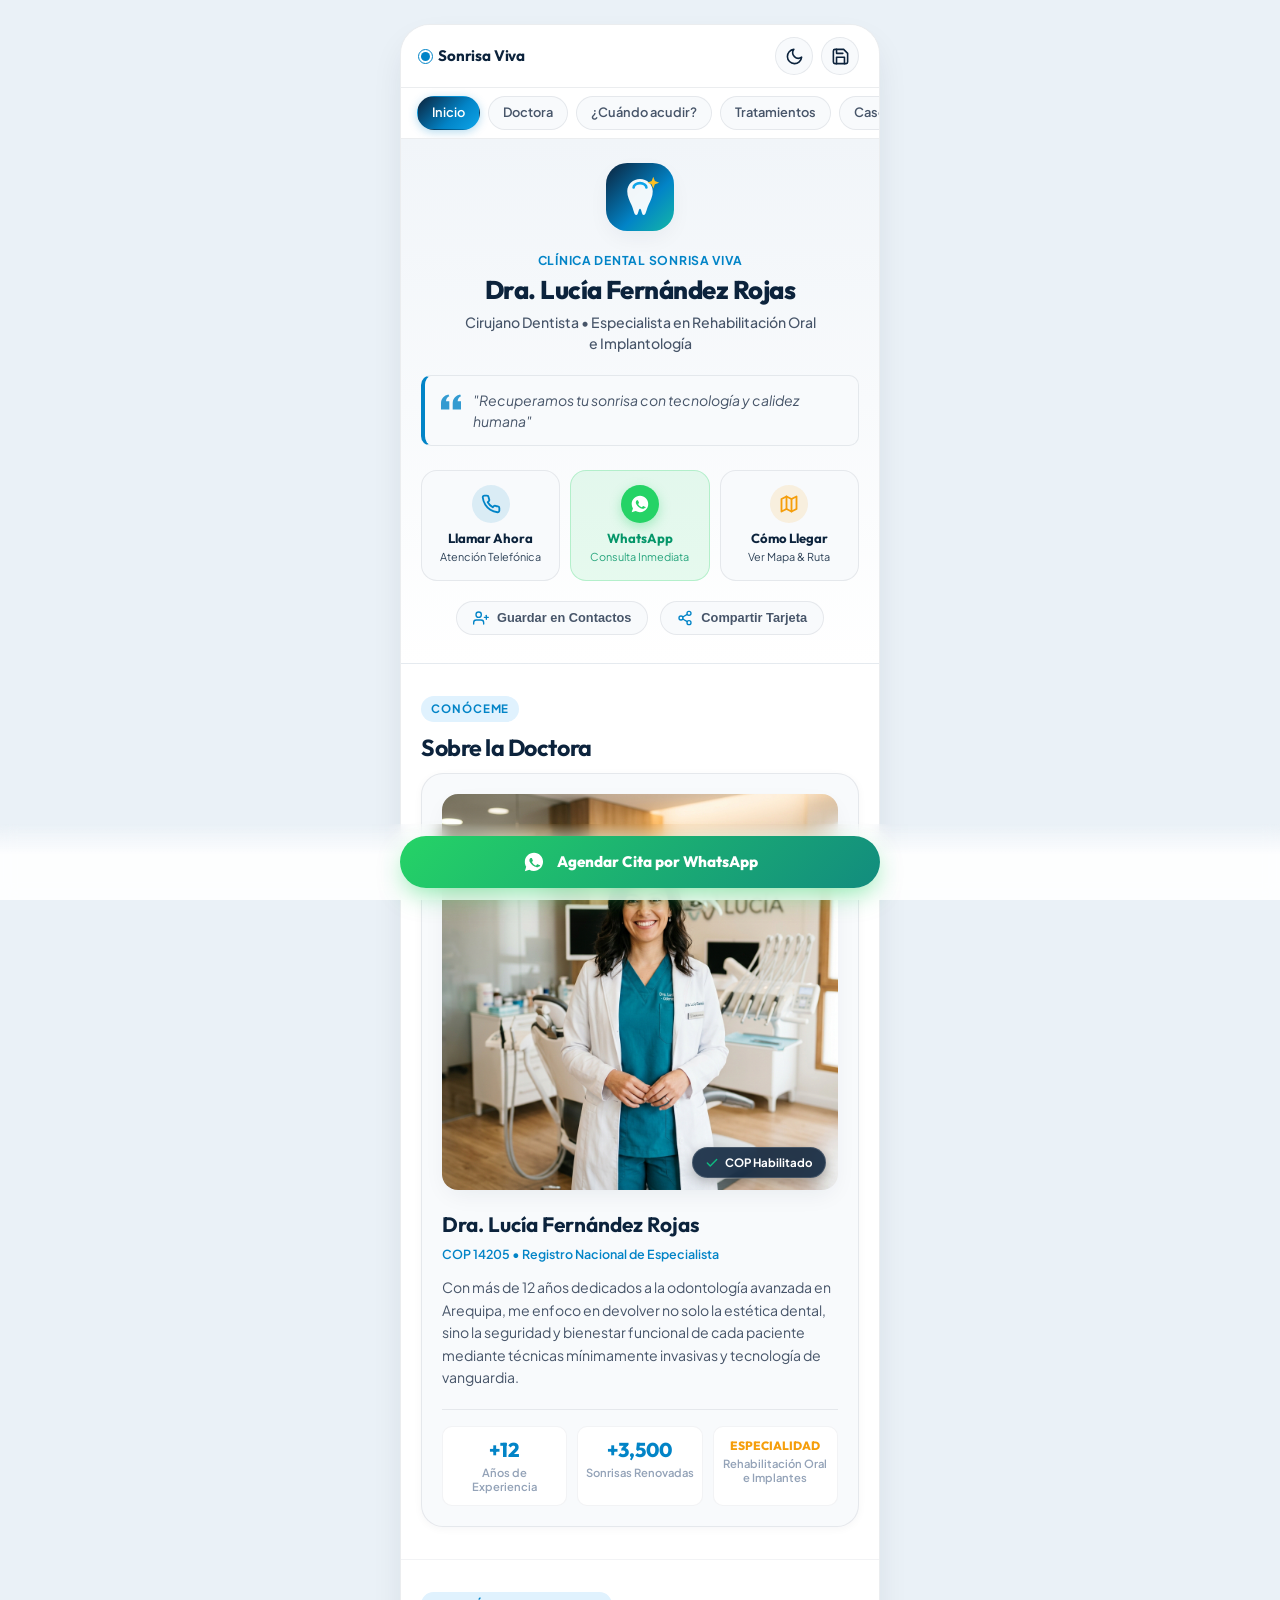
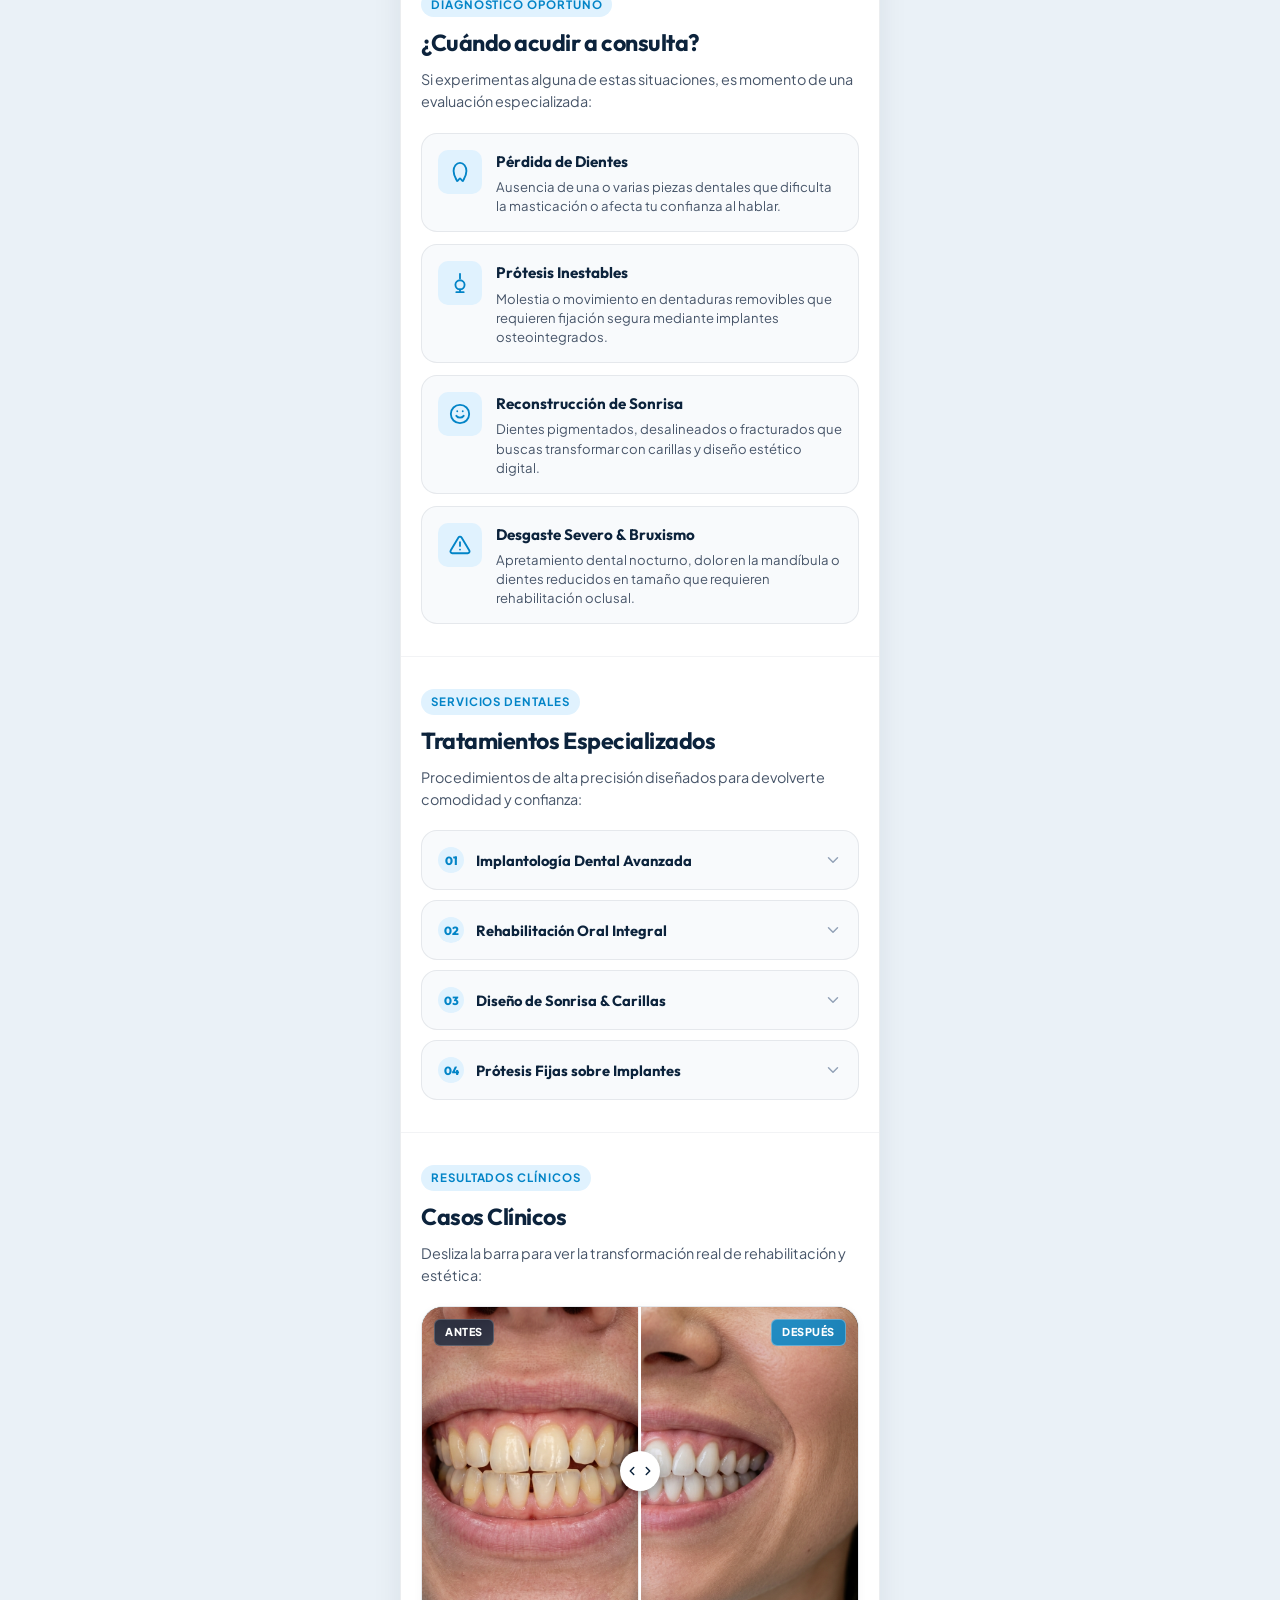
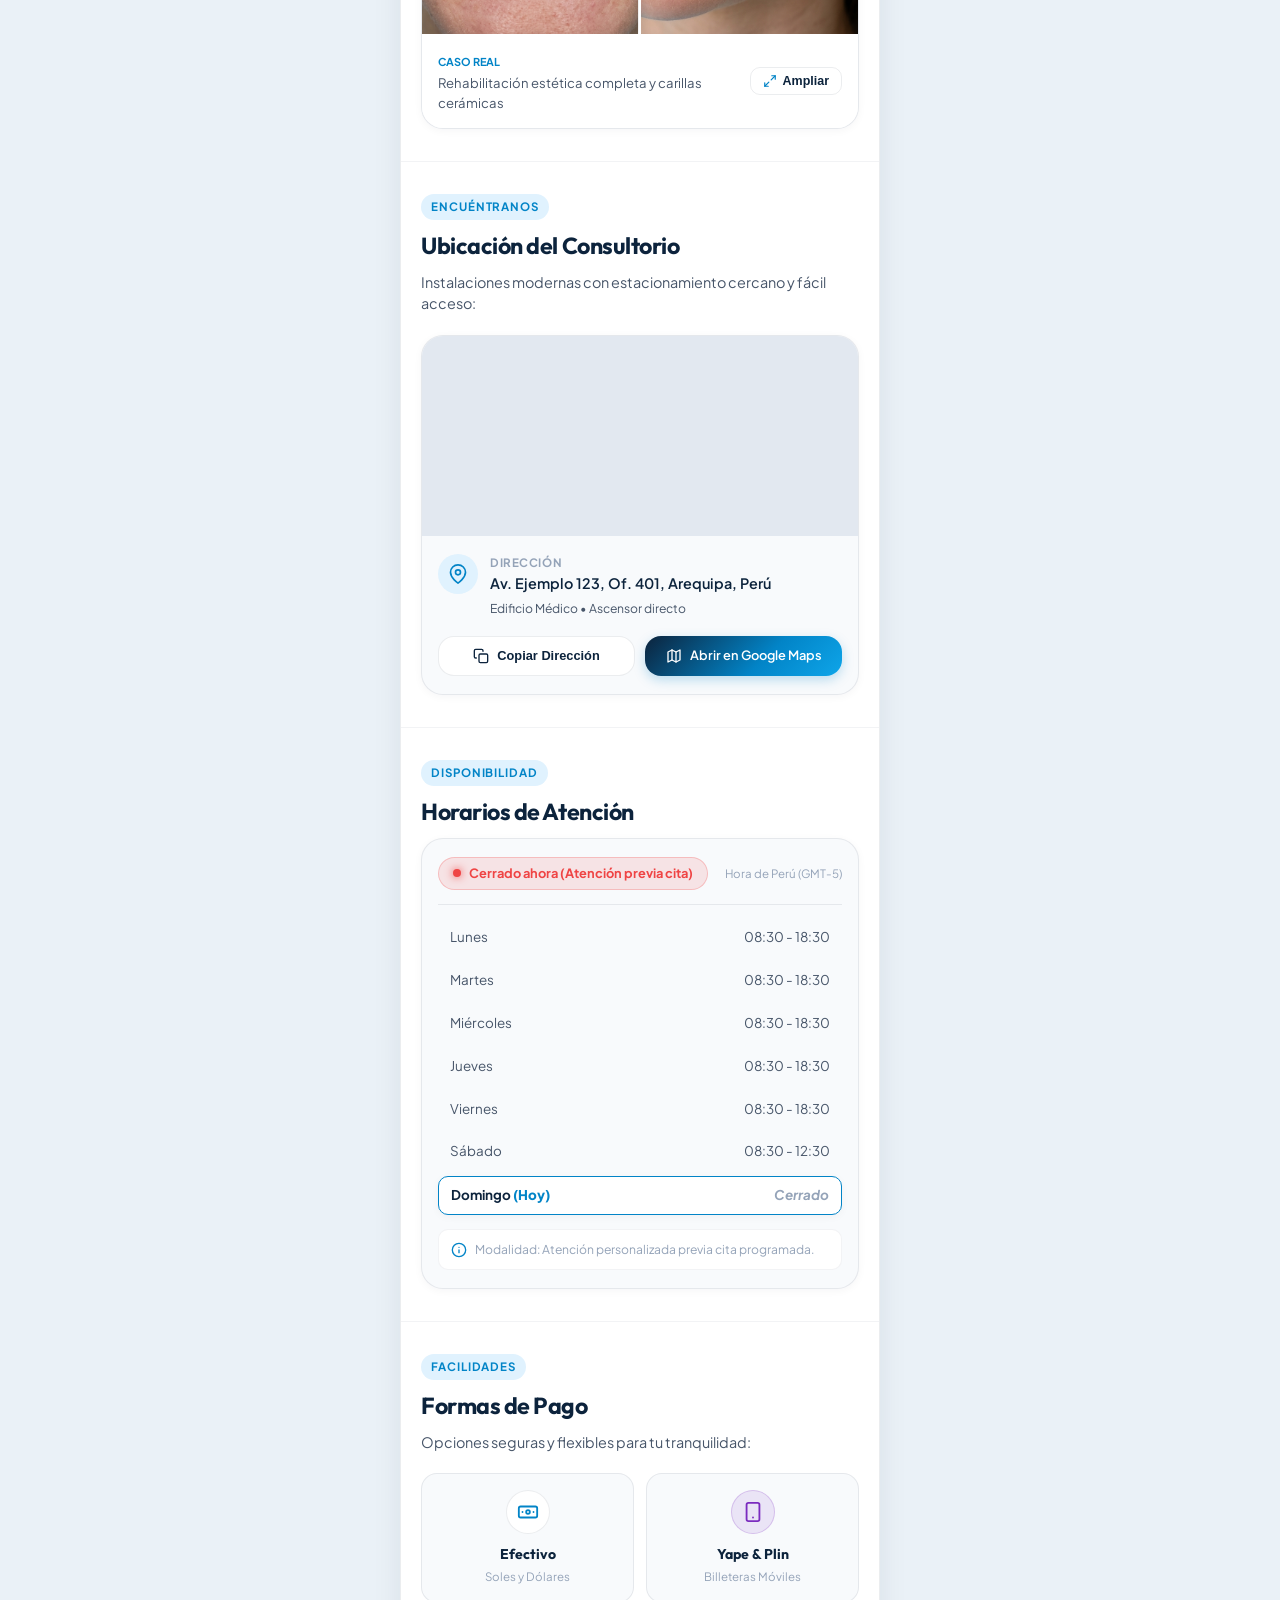
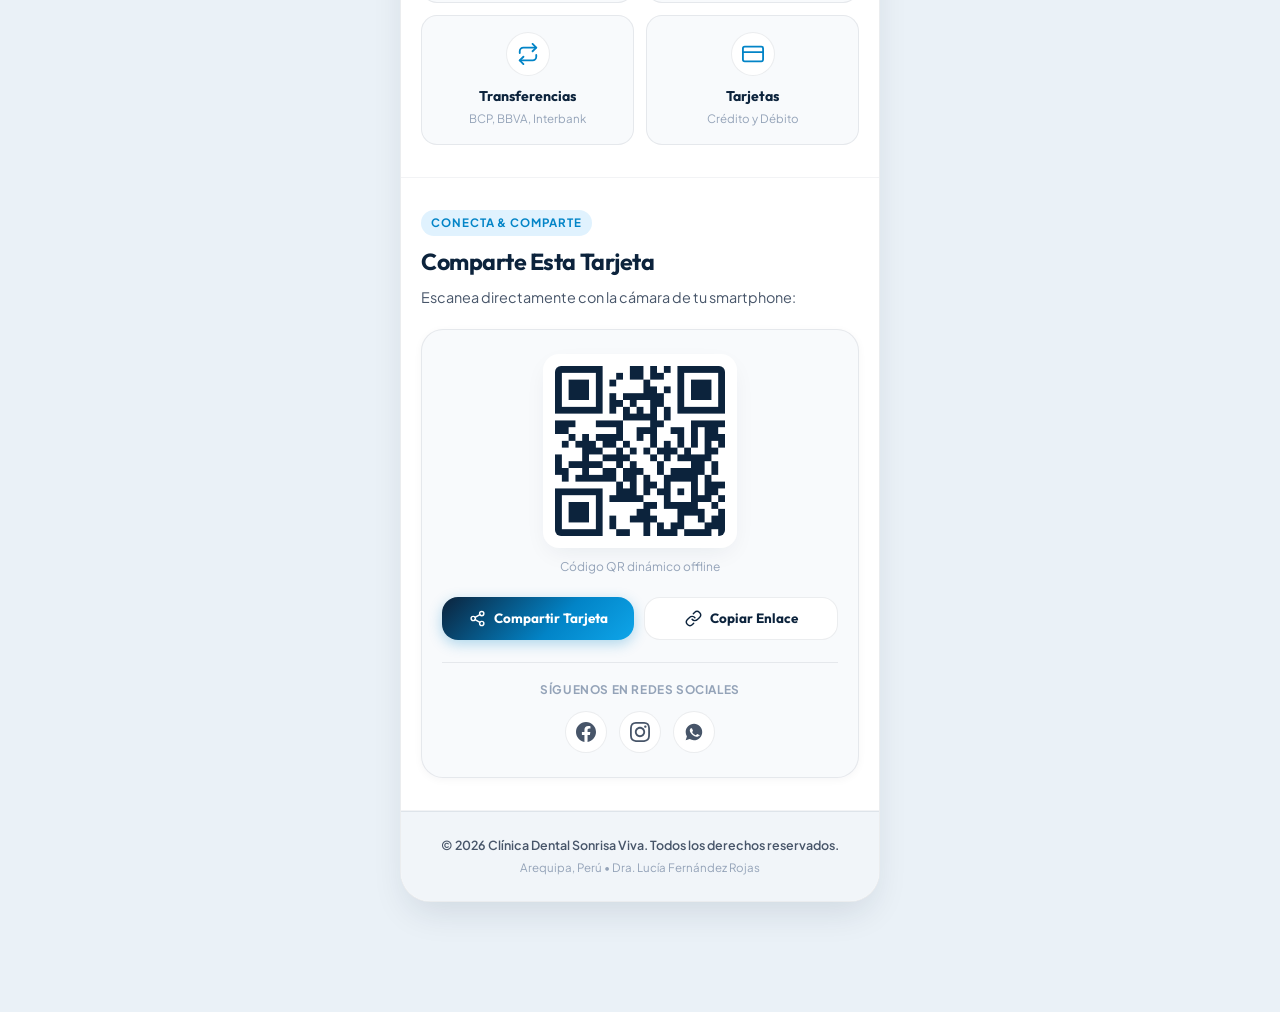
==== Modelo 2/index.html @ 68904dc0 "Modelo 1 más profesional para sistemas, y el modelo 2 más profesional para odontologos. Ambos estan " ====
<!DOCTYPE html>
<html lang="es" data-theme="light">
<head>
    <meta charset="UTF-8">
    <meta name="viewport" content="width=device-width, initial-scale=1.0">
    <title>Clínica Dental Sonrisa Viva | Dra. Lucía Fernández Rojas</title>
    <meta name="description" content="Tarjeta de presentación digital de la Dra. Lucía Fernández Rojas, especialista en Rehabilitación Oral e Implantología en Arequipa. Agenda tu cita odontológica hoy.">
    <meta name="author" content="Dra. Lucía Fernández Rojas">
    <meta name="theme-color" content="#0c233c">

    <!-- Open Graph / Redes Sociales -->
    <meta property="og:type" content="business.business">
    <meta property="og:title" content="Clínica Dental Sonrisa Viva | Dra. Lucía Fernández">
    <meta property="og:description" content="Recuperamos tu sonrisa con tecnología y calidez humana. Especialista en Rehabilitación Oral e Implantología en Arequipa.">
    <meta property="og:image" content="assets/doctora.jpg">
    <meta property="og:locale" content="es_PE">

    <!-- Twitter Card -->
    <meta name="twitter:card" content="summary_large_image">
    <meta name="twitter:title" content="Dra. Lucía Fernández | Clínica Dental Sonrisa Viva">
    <meta name="twitter:description" content="Rehabilitación Oral e Implantología con tecnología de punta en Arequipa.">
    <meta name="twitter:image" content="assets/doctora.jpg">

    <!-- Google Fonts -->
    <link rel="preconnect" href="https://fonts.googleapis.com">
    <link rel="preconnect" href="https://fonts.gstatic.com" crossorigin>
    <link href="https://fonts.googleapis.com/css2?family=Outfit:wght@400;500;600;700;800&family=Plus+Jakarta+Sans:wght@400;500;600;700&display=swap" rel="stylesheet">

    <!-- Estilos de la Tarjeta -->
    <link rel="stylesheet" href="styles.css">

    <!-- Schema.org JSON-LD para SEO Local de Odontología -->
    <script type="application/ld+json">
    {
      "@context": "https://schema.org",
      "@type": "Dentist",
      "name": "Clínica Dental Sonrisa Viva",
      "image": "assets/doctora.jpg",
      "description": "Recuperamos tu sonrisa con tecnología y calidez humana. Cirugía Dentista, Rehabilitación Oral e Implantología en Arequipa.",
      "telephone": "+51987654321",
      "priceRange": "$$",
      "address": {
        "@type": "PostalAddress",
        "streetAddress": "Av. Ejemplo 123, Of. 401",
        "addressLocality": "Arequipa",
        "addressRegion": "Arequipa",
        "addressCountry": "PE"
      },
      "geo": {
        "@type": "GeoCoordinates",
        "latitude": -16.409047,
        "longitude": -71.537451
      },
      "openingHoursSpecification": [
        {
          "@type": "OpeningHoursSpecification",
          "dayOfWeek": ["Monday", "Tuesday", "Wednesday", "Thursday", "Friday"],
          "opens": "08:30",
          "closes": "18:30"
        },
        {
          "@type": "OpeningHoursSpecification",
          "dayOfWeek": ["Saturday"],
          "opens": "08:30",
          "closes": "12:30"
        }
      ],
      "employee": {
        "@type": "Person",
        "name": "Dra. Lucía Fernández Rojas",
        "jobTitle": "Cirujano Dentista, Especialista en Rehabilitación Oral e Implantología"
      }
    }
    </script>
</head>
<body>

    <!-- Contenedor Envolvente Centralizado -->
    <div class="card-wrapper" id="app">

        <!-- Barra Superior de Utilidad (Theme Toggle & Acciones Rápidas) -->
        <header class="top-nav" aria-label="Navegación superior de accesibilidad">
            <div class="nav-brand">
                <span class="pulse-indicator" aria-hidden="true"></span>
                <span id="businessShortName" class="brand-text">Sonrisa Viva</span>
            </div>
            <div class="nav-controls">
                <button type="button" class="ctrl-btn" id="themeToggleBtn" aria-label="Cambiar a modo oscuro o claro" title="Cambiar tema de color">
                    <!-- Icono Sol / Luna dinámico en SVG -->
                    <svg class="theme-icon icon-sun" viewBox="0 0 24 24" fill="none" stroke="currentColor" stroke-width="2" stroke-linecap="round" stroke-linejoin="round" aria-hidden="true">
                        <circle cx="12" cy="12" r="5"></circle>
                        <line x1="12" y1="1" x2="12" y2="3"></line>
                        <line x1="12" y1="21" x2="12" y2="23"></line>
                        <line x1="4.22" y1="4.22" x2="5.64" y2="5.64"></line>
                        <line x1="18.36" y1="18.36" x2="19.78" y2="19.78"></line>
                        <line x1="1" y1="12" x2="3" y2="12"></line>
                        <line x1="21" y1="12" x2="23" y2="12"></line>
                        <line x1="4.22" y1="19.78" x2="5.64" y2="18.36"></line>
                        <line x1="18.36" y1="5.64" x2="19.78" y2="4.22"></line>
                    </svg>
                    <svg class="theme-icon icon-moon" viewBox="0 0 24 24" fill="none" stroke="currentColor" stroke-width="2" stroke-linecap="round" stroke-linejoin="round" aria-hidden="true">
                        <path d="M21 12.79A9 9 0 1 1 11.21 3 7 7 0 0 0 21 12.79z"></path>
                    </svg>
                </button>
                <button type="button" class="ctrl-btn" id="vcardDownloadNavBtn" aria-label="Guardar contacto en la agenda" title="Guardar contacto (vCard)">
                    <svg viewBox="0 0 24 24" fill="none" stroke="currentColor" stroke-width="2" stroke-linecap="round" stroke-linejoin="round" aria-hidden="true">
                        <path d="M19 21H5a2 2 0 0 1-2-2V5a2 2 0 0 1 2-2h11l5 5v11a2 2 0 0 1-2 2z"></path>
                        <polyline points="17 21 17 13 7 13 7 21"></polyline>
                        <polyline points="7 3 7 8 15 8"></polyline>
                    </svg>
                </button>
            </div>
        </header>

        <!-- Barra de Navegación Interna Sticky con Scroll Suave -->
        <nav class="sticky-sections-nav" aria-label="Navegación de secciones">
            <ul class="nav-pills" id="navPillsList">
                <li><a href="#hero" class="nav-pill active" data-section="hero">Inicio</a></li>
                <li><a href="#sobre-mi" class="nav-pill" data-section="sobre-mi">Doctora</a></li>
                <li><a href="#cuando-acudir" class="nav-pill" data-section="cuando-acudir">¿Cuándo acudir?</a></li>
                <li><a href="#tratamientos" class="nav-pill" data-section="tratamientos">Tratamientos</a></li>
                <li><a href="#galeria" class="nav-pill" data-section="galeria">Casos</a></li>
                <li><a href="#ubicacion" class="nav-pill" data-section="ubicacion">Ubicación</a></li>
                <li><a href="#horarios" class="nav-pill" data-section="horarios">Horarios</a></li>
            </ul>
        </nav>

        <main id="mainContent">

            <!-- ========================================================
                 SECCIÓN 1: HERO
                 ======================================================== -->
            <section id="hero" class="section hero-section" aria-labelledby="heroTitle">
                <div class="hero-header">
                    <!-- Logo Clínico SVG -->
                    <div class="clinic-logo-wrapper" aria-hidden="true">
                        <svg class="clinic-logo-svg" viewBox="0 0 64 64" fill="none" xmlns="http://www.w3.org/2000/svg">
                            <rect width="64" height="64" rx="20" fill="url(#logoGrad)" />
                            <!-- Diente estilizado moderno con destello -->
                            <path d="M32 15C25.5 15 20 20 20 26.5C20 31.5 22 35 24 39.5C26 44 26.5 49 28.5 49C30.5 49 30.5 43 32 43C33.5 43 33.5 49 35.5 49C37.5 49 38 44 40 39.5C42 35 44 31.5 44 26.5C44 20 38.5 15 32 15Z" fill="white" fill-opacity="0.95" />
                            <path d="M26 23C26 21 28.5 19 32 19C35.5 19 38 21 38 23" stroke="#0ea5e9" stroke-width="2.5" stroke-linecap="round" />
                            <!-- Destello de sonrisa -->
                            <path d="M43 17L44.5 13L46 17L50 18.5L46 20L44.5 24L43 20L39 18.5L43 17Z" fill="#fbbf24" />
                            <defs>
                                <linearGradient id="logoGrad" x1="0" y1="0" x2="64" y2="64" gradientUnits="userSpaceOnUse">
                                    <stop stop-color="#0c233c" />
                                    <stop offset="0.6" stop-color="#0284c7" />
                                    <stop offset="1" stop-color="#14b8a6" />
                                </linearGradient>
                            </defs>
                        </svg>
                    </div>

                    <div class="hero-titles">
                        <span class="clinic-badge" id="heroClinicBadge">Clínica Dental Sonrisa Viva</span>
                        <h1 class="hero-title" id="heroDoctorName">Dra. Lucía Fernández Rojas</h1>
                        <p class="hero-specialty" id="heroDoctorSpecialty">Cirujano Dentista • Especialista en Rehabilitación Oral e Implantología</p>
                    </div>
                </div>

                <div class="hero-quote">
                    <svg class="quote-icon" viewBox="0 0 24 24" fill="currentColor" aria-hidden="true">
                        <path d="M14.017 21v-7.391c0-5.704 3.731-9.57 8.983-10.609l.995 2.151c-2.432.917-3.995 3.638-3.995 5.849h4v10h-9.983zm-14.017 0v-7.391c0-5.704 3.748-9.57 9-10.609l.996 2.151c-2.433.917-3.996 3.638-3.996 5.849h3.983v10h-9.983z"/>
                    </svg>
                    <p class="hero-slogan" id="heroSlogan">"Recuperamos tu sonrisa con tecnología y calidez humana"</p>
                </div>

                <!-- 3 Botones de Acción Principales (Grandes y Táctiles) -->
                <div class="hero-cta-grid" aria-label="Acciones inmediatas">
                    <a href="tel:+51987654321" class="hero-btn btn-call" id="heroBtnCall">
                        <span class="btn-icon">
                            <svg viewBox="0 0 24 24" fill="none" stroke="currentColor" stroke-width="2.2" stroke-linecap="round" stroke-linejoin="round" aria-hidden="true">
                                <path d="M22 16.92v3a2 2 0 0 1-2.18 2 19.79 19.79 0 0 1-8.63-3.07 19.5 19.5 0 0 1-6-6 19.79 19.79 0 0 1-3.07-8.67A2 2 0 0 1 4.11 2h3a2 2 0 0 1 2 1.72 12.84 12.84 0 0 0 .7 2.81 2 2 0 0 1-.45 2.11L8.09 9.91a16 16 0 0 0 6 6l1.27-1.27a2 2 0 0 1 2.11-.45 12.84 12.84 0 0 0 2.81.7A2 2 0 0 1 22 16.92z"></path>
                            </svg>
                        </span>
                        <div class="btn-text">
                            <span class="btn-label">Llamar Ahora</span>
                            <span class="btn-sub" id="heroCallSub">Atención Telefónica</span>
                        </div>
                    </a>

                    <a href="https://wa.me/51987654321" target="_blank" rel="noopener noreferrer" class="hero-btn btn-whatsapp" id="heroBtnWhatsapp">
                        <span class="btn-icon">
                            <svg viewBox="0 0 24 24" fill="currentColor" aria-hidden="true">
                                <path d="M12.031 2C6.495 2 2 6.494 2 12.029c0 1.93.548 3.738 1.498 5.279L2 22l4.838-1.464c1.472.848 3.18 1.343 4.993 1.343 5.535 0 10.029-4.494 10.029-10.029C21.86 6.494 17.566 2 12.031 2zm5.748 14.363c-.244.686-1.419 1.319-1.956 1.385-.494.06-1.127.094-3.238-.778-2.695-1.114-4.417-3.864-4.551-4.043-.134-.179-1.092-1.455-1.092-2.776 0-1.321.688-1.97 1.015-2.298.244-.244.537-.306.717-.306.18 0 .36.002.518.01.168.008.393-.064.614.471.244.593.834 2.033.908 2.182.073.15.122.327.024.523-.097.196-.146.319-.292.489-.147.17-.309.38-.44.51-.147.147-.3.308-.13.6.17.292.756 1.249 1.623 2.022 1.115.993 2.054 1.3 2.347 1.447.292.146.463.122.634-.074.17-.196.732-.855.927-1.148.196-.293.39-.244.658-.147.268.098 1.708.806 2.001.953.293.146.488.22.56.342.074.122.074.708-.17 1.394z"/>
                            </svg>
                        </span>
                        <div class="btn-text">
                            <span class="btn-label">WhatsApp</span>
                            <span class="btn-sub">Consulta Inmediata</span>
                        </div>
                    </a>

                    <a href="#ubicacion" class="hero-btn btn-maps" id="heroBtnMaps">
                        <span class="btn-icon">
                            <svg viewBox="0 0 24 24" fill="none" stroke="currentColor" stroke-width="2.2" stroke-linecap="round" stroke-linejoin="round" aria-hidden="true">
                                <polygon points="3 6 9 3 15 6 21 3 21 18 15 21 9 18 3 21"></polygon>
                                <line x1="9" y1="3" x2="9" y2="18"></line>
                                <line x1="15" y1="6" x2="15" y2="21"></line>
                            </svg>
                        </span>
                        <div class="btn-text">
                            <span class="btn-label">Cómo Llegar</span>
                            <span class="btn-sub">Ver Mapa & Ruta</span>
                        </div>
                    </a>
                </div>

                <!-- Botones de Acción Secundaria: Guardar Contacto vCard y Compartir -->
                <div class="hero-utility-row">
                    <button type="button" class="utility-pill" id="heroSaveVCardBtn">
                        <svg viewBox="0 0 24 24" fill="none" stroke="currentColor" stroke-width="2" stroke-linecap="round" stroke-linejoin="round" aria-hidden="true">
                            <path d="M16 21v-2a4 4 0 0 0-4-4H5a4 4 0 0 0-4 4v2"></path>
                            <circle cx="8.5" cy="7" r="4"></circle>
                            <line x1="20" y1="8" x2="20" y2="14"></line>
                            <line x1="23" y1="11" x2="17" y2="11"></line>
                        </svg>
                        <span>Guardar en Contactos</span>
                    </button>
                    <button type="button" class="utility-pill" id="heroShareBtn">
                        <svg viewBox="0 0 24 24" fill="none" stroke="currentColor" stroke-width="2" stroke-linecap="round" stroke-linejoin="round" aria-hidden="true">
                            <circle cx="18" cy="5" r="3"></circle>
                            <circle cx="6" cy="12" r="3"></circle>
                            <circle cx="18" cy="19" r="3"></circle>
                            <line x1="8.59" y1="13.51" x2="15.42" y2="17.49"></line>
                            <line x1="15.41" y1="6.51" x2="8.59" y2="10.49"></line>
                        </svg>
                        <span>Compartir Tarjeta</span>
                    </button>
                </div>
            </section>

            <!-- ========================================================
                 SECCIÓN 2: SOBRE LA DOCTORA
                 ======================================================== -->
            <section id="sobre-mi" class="section about-section" aria-labelledby="aboutTitle">
                <div class="section-tag-wrapper">
                    <span class="section-tag">Conóceme</span>
                </div>
                <h2 id="aboutTitle" class="section-title">Sobre la Doctora</h2>

                <div class="doctor-profile-card">
                    <div class="doctor-image-container">
                        <img src="assets/doctora.jpg" alt="Dra. Lucía Fernández Rojas en su consultorio dental" class="doctor-photo" loading="lazy" width="400" height="400">
                        <div class="doctor-verified-badge" title="Colegiatura profesional activa">
                            <svg viewBox="0 0 24 24" fill="none" stroke="currentColor" stroke-width="2.5" stroke-linecap="round" stroke-linejoin="round" aria-hidden="true">
                                <polyline points="20 6 9 17 4 12"></polyline>
                            </svg>
                            <span>COP Habilitado</span>
                        </div>
                    </div>

                    <div class="doctor-bio-body">
                        <h3 class="doctor-full-name" id="aboutDoctorName">Dra. Lucía Fernández Rojas</h3>
                        <p class="doctor-reg" id="aboutDoctorReg">COP 14205 • Registro Nacional de Especialista</p>
                        <p class="doctor-description" id="aboutDoctorBio">
                            Con más de 12 años dedicados a la odontología avanzada en Arequipa, me enfoco en devolver no solo la estética dental, sino la seguridad y bienestar funcional de cada paciente mediante técnicas mínimamente invasivas y tecnología de vanguardia.
                        </p>
                    </div>

                    <!-- 3 Datos de Credibilidad Clave -->
                    <div class="credibility-grid" aria-label="Indicadores de trayectoria">
                        <div class="credibility-card">
                            <span class="cred-number" id="credExp">+12</span>
                            <span class="cred-label">Años de Experiencia</span>
                        </div>
                        <div class="credibility-card">
                            <span class="cred-number" id="credPatients">+3,500</span>
                            <span class="cred-label">Sonrisas Renovadas</span>
                        </div>
                        <div class="credibility-card">
                            <span class="cred-badge">Especialidad</span>
                            <span class="cred-label" id="credStudies">Rehabilitación Oral e Implantes</span>
                        </div>
                    </div>
                </div>
            </section>

            <!-- ========================================================
                 SECCIÓN 3: ¿CUÁNDO ACUDIR?
                 ======================================================== -->
            <section id="cuando-acudir" class="section symptoms-section" aria-labelledby="whenTitle">
                <div class="section-tag-wrapper">
                    <span class="section-tag">Diagnóstico Oportuno</span>
                </div>
                <h2 id="whenTitle" class="section-title">¿Cuándo acudir a consulta?</h2>
                <p class="section-subtitle">Si experimentas alguna de estas situaciones, es momento de una evaluación especializada:</p>

                <div class="symptoms-grid" id="symptomsGrid">
                    <!-- Tarjeta 1: Pérdida de dientes -->
                    <article class="symptom-card">
                        <div class="symptom-icon-box">
                            <svg viewBox="0 0 24 24" fill="none" stroke="currentColor" stroke-width="2" stroke-linecap="round" stroke-linejoin="round" aria-hidden="true">
                                <path d="M12 2C8 2 5 6 5 11c0 4 2 8 4 11 1 0 2-3 3-3s2 3 3 3c2-3 4-7 4-11 0-5-3-9-7-9z"></path>
                            </svg>
                        </div>
                        <div class="symptom-content">
                            <h3 class="symptom-title">Pérdida de Dientes</h3>
                            <p class="symptom-desc">Ausencia de una o varias piezas dentales que dificulta la masticación o afecta tu confianza al hablar.</p>
                        </div>
                    </article>

                    <!-- Tarjeta 2: Prótesis sobre implantes -->
                    <article class="symptom-card">
                        <div class="symptom-icon-box">
                            <svg viewBox="0 0 24 24" fill="none" stroke="currentColor" stroke-width="2" stroke-linecap="round" stroke-linejoin="round" aria-hidden="true">
                                <line x1="12" y1="2" x2="12" y2="7"></line>
                                <circle cx="12" cy="14" r="5"></circle>
                                <path d="M12 19v3"></path>
                                <line x1="8" y1="22" x2="16" y2="22"></line>
                            </svg>
                        </div>
                        <div class="symptom-content">
                            <h3 class="symptom-title">Prótesis Inestables</h3>
                            <p class="symptom-desc">Molestia o movimiento en dentaduras removibles que requieren fijación segura mediante implantes osteointegrados.</p>
                        </div>
                    </article>

                    <!-- Tarjeta 3: Reconstrucción de sonrisa -->
                    <article class="symptom-card">
                        <div class="symptom-icon-box">
                            <svg viewBox="0 0 24 24" fill="none" stroke="currentColor" stroke-width="2" stroke-linecap="round" stroke-linejoin="round" aria-hidden="true">
                                <circle cx="12" cy="12" r="10"></circle>
                                <path d="M8 14s1.5 2 4 2 4-2 4-2"></path>
                                <line x1="9" y1="9" x2="9.01" y2="9"></line>
                                <line x1="15" y1="9" x2="15.01" y2="9"></line>
                            </svg>
                        </div>
                        <div class="symptom-content">
                            <h3 class="symptom-title">Reconstrucción de Sonrisa</h3>
                            <p class="symptom-desc">Dientes pigmentados, desalineados o fracturados que buscas transformar con carillas y diseño estético digital.</p>
                        </div>
                    </article>

                    <!-- Tarjeta 4: Desgaste severo -->
                    <article class="symptom-card">
                        <div class="symptom-icon-box">
                            <svg viewBox="0 0 24 24" fill="none" stroke="currentColor" stroke-width="2" stroke-linecap="round" stroke-linejoin="round" aria-hidden="true">
                                <path d="M10.29 3.86L1.82 18a2 2 0 0 0 1.71 3h16.94a2 2 0 0 0 1.71-3L13.71 3.86a2 2 0 0 0-3.42 0z"></path>
                                <line x1="12" y1="9" x2="12" y2="13"></line>
                                <line x1="12" y1="17" x2="12.01" y2="17"></line>
                            </svg>
                        </div>
                        <div class="symptom-content">
                            <h3 class="symptom-title">Desgaste Severo & Bruxismo</h3>
                            <p class="symptom-desc">Apretamiento dental nocturno, dolor en la mandíbula o dientes reducidos en tamaño que requieren rehabilitación oclusal.</p>
                        </div>
                    </article>
                </div>
            </section>

            <!-- ========================================================
                 SECCIÓN 4: TRATAMIENTOS (ACORDEÓN)
                 ======================================================== -->
            <section id="tratamientos" class="section treatments-section" aria-labelledby="treatmentsTitle">
                <div class="section-tag-wrapper">
                    <span class="section-tag">Servicios Dentales</span>
                </div>
                <h2 id="treatmentsTitle" class="section-title">Tratamientos Especializados</h2>
                <p class="section-subtitle">Procedimientos de alta precisión diseñados para devolverte comodidad y confianza:</p>

                <div class="accordion-container" id="treatmentsAccordion" role="region" aria-label="Lista de tratamientos">
                    <!-- Generado dinámicamente o estructurado accesiblemente con botón y contenido -->
                    <div class="accordion-item" data-treatment-id="implantes">
                        <button type="button" class="accordion-header" aria-expanded="false" id="header-implantes" aria-controls="content-implantes">
                            <span class="acc-title-group">
                                <span class="acc-badge">01</span>
                                <span class="acc-title">Implantología Dental Avanzada</span>
                            </span>
                            <svg class="acc-chevron" viewBox="0 0 24 24" fill="none" stroke="currentColor" stroke-width="2" stroke-linecap="round" stroke-linejoin="round" aria-hidden="true">
                                <polyline points="6 9 12 15 18 9"></polyline>
                            </svg>
                        </button>
                        <div class="accordion-panel" id="content-implantes" role="region" aria-labelledby="header-implantes" hidden>
                            <div class="accordion-body">
                                <p>Sustitución definitiva de raíces dentales mediante implantes de titanio biocompatible de grado médico. Permite colocar coronas fijas de zirconio idénticas al diente natural con alta durabilidad y sin desgastar dientes vecinos.</p>
                                <a href="#" class="treatment-cta-btn" data-treatment="Implantología Dental Avanzada">
                                    <svg viewBox="0 0 24 24" fill="currentColor" aria-hidden="true"><path d="M12.031 2C6.495 2 2 6.494 2 12.029c0 1.93.548 3.738 1.498 5.279L2 22l4.838-1.464c1.472.848 3.18 1.343 4.993 1.343 5.535 0 10.029-4.494 10.029-10.029C21.86 6.494 17.566 2 12.031 2z"/></svg>
                                    <span>Consultar por WhatsApp</span>
                                </a>
                            </div>
                        </div>
                    </div>

                    <div class="accordion-item" data-treatment-id="rehabilitacion">
                        <button type="button" class="accordion-header" aria-expanded="false" id="header-rehabilitacion" aria-controls="content-rehabilitacion">
                            <span class="acc-title-group">
                                <span class="acc-badge">02</span>
                                <span class="acc-title">Rehabilitación Oral Integral</span>
                            </span>
                            <svg class="acc-chevron" viewBox="0 0 24 24" fill="none" stroke="currentColor" stroke-width="2" stroke-linecap="round" stroke-linejoin="round" aria-hidden="true">
                                <polyline points="6 9 12 15 18 9"></polyline>
                            </svg>
                        </button>
                        <div class="accordion-panel" id="content-rehabilitacion" role="region" aria-labelledby="header-rehabilitacion" hidden>
                            <div class="accordion-body">
                                <p>Reconstrucción global de la mordida para pacientes con pérdidas múltiples o desgaste oclusal severo. Combinamos coronas, prótesis fijas y puentes biomecánicamente optimizados para masticar sin molestias.</p>
                                <a href="#" class="treatment-cta-btn" data-treatment="Rehabilitación Oral Integral">
                                    <svg viewBox="0 0 24 24" fill="currentColor" aria-hidden="true"><path d="M12.031 2C6.495 2 2 6.494 2 12.029c0 1.93.548 3.738 1.498 5.279L2 22l4.838-1.464c1.472.848 3.18 1.343 4.993 1.343 5.535 0 10.029-4.494 10.029-10.029C21.86 6.494 17.566 2 12.031 2z"/></svg>
                                    <span>Consultar por WhatsApp</span>
                                </a>
                            </div>
                        </div>
                    </div>

                    <div class="accordion-item" data-treatment-id="estetica">
                        <button type="button" class="accordion-header" aria-expanded="false" id="header-estetica" aria-controls="content-estetica">
                            <span class="acc-title-group">
                                <span class="acc-badge">03</span>
                                <span class="acc-title">Diseño de Sonrisa & Carillas</span>
                            </span>
                            <svg class="acc-chevron" viewBox="0 0 24 24" fill="none" stroke="currentColor" stroke-width="2" stroke-linecap="round" stroke-linejoin="round" aria-hidden="true">
                                <polyline points="6 9 12 15 18 9"></polyline>
                            </svg>
                        </button>
                        <div class="accordion-panel" id="content-estetica" role="region" aria-labelledby="header-estetica" hidden>
                            <div class="accordion-body">
                                <p>Carillas ultrafinas de porcelana pura o resina de alta estética. Corrección de manchas profundas, diastemas (separaciones) y forma dental con planificación digital personalizada según los rasgos de tu rostro.</p>
                                <a href="#" class="treatment-cta-btn" data-treatment="Diseño de Sonrisa & Carillas">
                                    <svg viewBox="0 0 24 24" fill="currentColor" aria-hidden="true"><path d="M12.031 2C6.495 2 2 6.494 2 12.029c0 1.93.548 3.738 1.498 5.279L2 22l4.838-1.464c1.472.848 3.18 1.343 4.993 1.343 5.535 0 10.029-4.494 10.029-10.029C21.86 6.494 17.566 2 12.031 2z"/></svg>
                                    <span>Consultar por WhatsApp</span>
                                </a>
                            </div>
                        </div>
                    </div>

                    <div class="accordion-item" data-treatment-id="protesis">
                        <button type="button" class="accordion-header" aria-expanded="false" id="header-protesis" aria-controls="content-protesis">
                            <span class="acc-title-group">
                                <span class="acc-badge">04</span>
                                <span class="acc-title">Prótesis Fijas sobre Implantes</span>
                            </span>
                            <svg class="acc-chevron" viewBox="0 0 24 24" fill="none" stroke="currentColor" stroke-width="2" stroke-linecap="round" stroke-linejoin="round" aria-hidden="true">
                                <polyline points="6 9 12 15 18 9"></polyline>
                            </svg>
                        </button>
                        <div class="accordion-panel" id="content-protesis" role="region" aria-labelledby="header-protesis" hidden>
                            <div class="accordion-body">
                                <p>Sistemas híbridos y sobredentaduras atornilladas que devuelven arcadas completas con máxima estabilidad. Olvídate de los adhesivos y disfruta de alimentos con total firmeza y naturalidad.</p>
                                <a href="#" class="treatment-cta-btn" data-treatment="Prótesis Fijas sobre Implantes">
                                    <svg viewBox="0 0 24 24" fill="currentColor" aria-hidden="true"><path d="M12.031 2C6.495 2 2 6.494 2 12.029c0 1.93.548 3.738 1.498 5.279L2 22l4.838-1.464c1.472.848 3.18 1.343 4.993 1.343 5.535 0 10.029-4.494 10.029-10.029C21.86 6.494 17.566 2 12.031 2z"/></svg>
                                    <span>Consultar por WhatsApp</span>
                                </a>
                            </div>
                        </div>
                    </div>
                </div>
            </section>

            <!-- ========================================================
                 SECCIÓN 5: GALERÍA ANTES / DESPUÉS (SLIDER INTERACTIVO)
                 ======================================================== -->
            <section id="galeria" class="section gallery-section" aria-labelledby="galleryTitle">
                <div class="section-tag-wrapper">
                    <span class="section-tag">Resultados Clínicos</span>
                </div>
                <h2 id="galleryTitle" class="section-title">Casos Clínicos</h2>
                <p class="section-subtitle">Desliza la barra para ver la transformación real de rehabilitación y estética:</p>

                <!-- Comparador interactivo Antes / Después -->
                <div class="comparison-card">
                    <div class="comparison-container" id="comparisonSliderContainer">
                        <!-- Imagen Después (Fondo) -->
                        <img src="assets/after.jpg" alt="Sonrisa después del tratamiento de rehabilitación oral" class="comparison-img after-image" loading="lazy" width="600" height="450">
                        <span class="slider-badge badge-after">DESPUÉS</span>

                        <!-- Imagen Antes (Recortada en capa superior) -->
                        <div class="before-image-wrapper" id="beforeImageWrapper">
                            <img src="assets/before.jpg" alt="Sonrisa antes del tratamiento" class="comparison-img before-image" loading="lazy" width="600" height="450">
                            <span class="slider-badge badge-before">ANTES</span>
                        </div>

                        <!-- Línea Divisoria y Controlador Deslizante -->
                        <div class="slider-divider" id="sliderDivider">
                            <div class="slider-handle" aria-label="Controlador de comparación de imagen">
                                <svg viewBox="0 0 24 24" fill="none" stroke="currentColor" stroke-width="2.5" stroke-linecap="round" stroke-linejoin="round" aria-hidden="true">
                                    <polyline points="15 18 9 12 15 6"></polyline>
                                </svg>
                                <svg viewBox="0 0 24 24" fill="none" stroke="currentColor" stroke-width="2.5" stroke-linecap="round" stroke-linejoin="round" aria-hidden="true">
                                    <polyline points="9 18 15 12 9 6"></polyline>
                                </svg>
                            </div>
                        </div>

                        <!-- Input Range para accesibilidad táctil y por teclado -->
                        <input type="range" min="0" max="100" value="50" class="comparison-range" id="comparisonRange" aria-label="Porcentaje de revelación del caso antes y después">
                    </div>

                    <div class="comparison-footer">
                        <div class="comparison-info">
                            <span class="case-tag">Caso Real</span>
                            <span class="case-desc">Rehabilitación estética completa y carillas cerámicas</span>
                        </div>
                        <button type="button" class="lightbox-open-btn" id="openLightboxBtn" aria-label="Ampliar imagen en pantalla completa" title="Ampliar imagen">
                            <svg viewBox="0 0 24 24" fill="none" stroke="currentColor" stroke-width="2" stroke-linecap="round" stroke-linejoin="round" aria-hidden="true">
                                <polyline points="15 3 21 3 21 9"></polyline>
                                <polyline points="9 21 3 21 3 15"></polyline>
                                <line x1="21" y1="3" x2="14" y2="10"></line>
                                <line x1="3" y1="21" x2="10" y2="14"></line>
                            </svg>
                            <span>Ampliar</span>
                        </button>
                    </div>
                </div>
            </section>

            <!-- ========================================================
                 SECCIÓN 6: UBICACIÓN
                 ======================================================== -->
            <section id="ubicacion" class="section location-section" aria-labelledby="locationTitle">
                <div class="section-tag-wrapper">
                    <span class="section-tag">Encuéntranos</span>
                </div>
                <h2 id="locationTitle" class="section-title">Ubicación del Consultorio</h2>
                <p class="section-subtitle">Instalaciones modernas con estacionamiento cercano y fácil acceso:</p>

                <div class="location-card">
                    <!-- Mapa Embebido / Vista Interactiva -->
                    <div class="map-container">
                        <iframe 
                            id="mapIframe"
                            title="Mapa de ubicación del consultorio"
                            src="https://www.google.com/maps/embed?pb=!1m18!1m12!1m3!1d3827.424754593671!2d-71.53963972410885!3d-16.409047038167735!2m3!1f0!2f0!3f0!3m2!1i1024!2i768!4f13.1!3m3!1m2!1s0x91424a59fe05e551%3A0x1142f36d10fa8c82!2sPlaza%20de%20Armas%20de%20Arequipa!5e0!3m2!1ses!2spe!4v1700000000000!5m2!1ses!2spe" 
                            width="100%" 
                            height="220" 
                            style="border:0;" 
                            allowfullscreen="" 
                            loading="lazy" 
                            referrerpolicy="no-referrer-when-downgrade">
                        </iframe>
                    </div>

                    <div class="location-details">
                        <div class="address-box">
                            <div class="address-icon">
                                <svg viewBox="0 0 24 24" fill="none" stroke="currentColor" stroke-width="2" stroke-linecap="round" stroke-linejoin="round" aria-hidden="true">
                                    <path d="M21 10c0 7-9 13-9 13s-9-6-9-13a9 9 0 0 1 18 0z"></path>
                                    <circle cx="12" cy="10" r="3"></circle>
                                </svg>
                            </div>
                            <div class="address-content">
                                <span class="address-title">Dirección</span>
                                <p class="address-text" id="locationAddressText">Av. Ejemplo 123, Of. 401, Arequipa, Perú</p>
                                <span class="address-note">Edificio Médico • Ascensor directo</span>
                            </div>
                        </div>

                        <!-- Botones de Acción de Ubicación -->
                        <div class="location-actions">
                            <button type="button" class="loc-btn copy-address-btn" id="copyAddressBtn" title="Copiar dirección al portapapeles">
                                <svg viewBox="0 0 24 24" fill="none" stroke="currentColor" stroke-width="2" stroke-linecap="round" stroke-linejoin="round" aria-hidden="true">
                                    <rect x="9" y="9" width="13" height="13" rx="2" ry="2"></rect>
                                    <path d="M5 15H4a2 2 0 0 1-2-2V4a2 2 0 0 1 2-2h9a2 2 0 0 1 2 2v1"></path>
                                </svg>
                                <span>Copiar Dirección</span>
                            </button>

                            <a href="https://maps.google.com/?q=-16.409047,-71.537451" target="_blank" rel="noopener noreferrer" class="loc-btn gmaps-btn" id="openGmapsLink">
                                <svg viewBox="0 0 24 24" fill="none" stroke="currentColor" stroke-width="2" stroke-linecap="round" stroke-linejoin="round" aria-hidden="true">
                                    <polygon points="3 6 9 3 15 6 21 3 21 18 15 21 9 18 3 21"></polygon>
                                    <line x1="9" y1="3" x2="9" y2="18"></line>
                                    <line x1="15" y1="6" x2="15" y2="21"></line>
                                </svg>
                                <span>Abrir en Google Maps</span>
                            </a>
                        </div>
                    </div>
                </div>
            </section>

            <!-- ========================================================
                 SECCIÓN 7: HORARIOS (CON STATUS EN VIVO AMERICA/LIMA)
                 ======================================================== -->
            <section id="horarios" class="section schedule-section" aria-labelledby="scheduleTitle">
                <div class="section-tag-wrapper">
                    <span class="section-tag">Disponibilidad</span>
                </div>
                <h2 id="scheduleTitle" class="section-title">Horarios de Atención</h2>

                <div class="schedule-card">
                    <!-- Badge en vivo calculado por JS -->
                    <div class="live-status-header">
                        <div class="status-indicator-badge" id="liveStatusBadge">
                            <span class="status-live-dot" id="liveStatusDot"></span>
                            <span class="status-live-text" id="liveStatusText">Consultando horario...</span>
                        </div>
                        <span class="timezone-note">Hora de Perú (GMT-5)</span>
                    </div>

                    <!-- Tabla de Horarios -->
                    <ul class="schedule-list" id="scheduleDaysList">
                        <li class="schedule-row" data-day="1">
                            <span class="day-name">Lunes</span>
                            <span class="day-hours">08:30 - 18:30</span>
                        </li>
                        <li class="schedule-row" data-day="2">
                            <span class="day-name">Martes</span>
                            <span class="day-hours">08:30 - 18:30</span>
                        </li>
                        <li class="schedule-row" data-day="3">
                            <span class="day-name">Miércoles</span>
                            <span class="day-hours">08:30 - 18:30</span>
                        </li>
                        <li class="schedule-row" data-day="4">
                            <span class="day-name">Jueves</span>
                            <span class="day-hours">08:30 - 18:30</span>
                        </li>
                        <li class="schedule-row" data-day="5">
                            <span class="day-name">Viernes</span>
                            <span class="day-hours">08:30 - 18:30</span>
                        </li>
                        <li class="schedule-row" data-day="6">
                            <span class="day-name">Sábado</span>
                            <span class="day-hours">08:30 - 12:30</span>
                        </li>
                        <li class="schedule-row is-closed" data-day="0">
                            <span class="day-name">Domingo</span>
                            <span class="day-hours">Cerrado</span>
                        </li>
                    </ul>

                    <div class="schedule-footer-note">
                        <svg viewBox="0 0 24 24" fill="none" stroke="currentColor" stroke-width="2" stroke-linecap="round" stroke-linejoin="round" aria-hidden="true">
                            <circle cx="12" cy="12" r="10"></circle>
                            <line x1="12" y1="16" x2="12" y2="12"></line>
                            <line x1="12" y1="8" x2="12.01" y2="8"></line>
                        </svg>
                        <span>Modalidad: Atención personalizada previa cita programada.</span>
                    </div>
                </div>
            </section>

            <!-- ========================================================
                 SECCIÓN 8: FORMAS DE PAGO
                 ======================================================== -->
            <section id="pagos" class="section payment-section" aria-labelledby="paymentTitle">
                <div class="section-tag-wrapper">
                    <span class="section-tag">Facilidades</span>
                </div>
                <h2 id="paymentTitle" class="section-title">Formas de Pago</h2>
                <p class="section-subtitle">Opciones seguras y flexibles para tu tranquilidad:</p>

                <div class="payments-grid">
                    <!-- Efectivo -->
                    <div class="payment-card">
                        <div class="payment-icon">
                            <svg viewBox="0 0 24 24" fill="none" stroke="currentColor" stroke-width="2" stroke-linecap="round" stroke-linejoin="round" aria-hidden="true">
                                <rect x="2" y="6" width="20" height="12" rx="2"></rect>
                                <circle cx="12" cy="12" r="2"></circle>
                                <path d="M6 12h.01M18 12h.01"></path>
                            </svg>
                        </div>
                        <span class="payment-name">Efectivo</span>
                        <span class="payment-desc">Soles y Dólares</span>
                    </div>

                    <!-- Yape & Plin -->
                    <div class="payment-card">
                        <div class="payment-icon yape-icon">
                            <svg viewBox="0 0 24 24" fill="none" stroke="currentColor" stroke-width="2" stroke-linecap="round" stroke-linejoin="round" aria-hidden="true">
                                <rect x="5" y="2" width="14" height="20" rx="2" ry="2"></rect>
                                <line x1="12" y1="18" x2="12.01" y2="18"></line>
                            </svg>
                        </div>
                        <span class="payment-name">Yape & Plin</span>
                        <span class="payment-desc">Billeteras Móviles</span>
                    </div>

                    <!-- Transferencias -->
                    <div class="payment-card">
                        <div class="payment-icon">
                            <svg viewBox="0 0 24 24" fill="none" stroke="currentColor" stroke-width="2" stroke-linecap="round" stroke-linejoin="round" aria-hidden="true">
                                <polyline points="17 1 21 5 17 9"></polyline>
                                <path d="M3 11V9a4 4 0 0 1 4-4h14"></path>
                                <polyline points="7 23 3 19 7 15"></polyline>
                                <path d="M21 13v2a4 4 0 0 1-4 4H3"></path>
                            </svg>
                        </div>
                        <span class="payment-name">Transferencias</span>
                        <span class="payment-desc">BCP, BBVA, Interbank</span>
                    </div>

                    <!-- Tarjetas -->
                    <div class="payment-card">
                        <div class="payment-icon">
                            <svg viewBox="0 0 24 24" fill="none" stroke="currentColor" stroke-width="2" stroke-linecap="round" stroke-linejoin="round" aria-hidden="true">
                                <rect x="1" y="4" width="22" height="16" rx="2" ry="2"></rect>
                                <line x1="1" y1="10" x2="23" y2="10"></line>
                            </svg>
                        </div>
                        <span class="payment-name">Tarjetas</span>
                        <span class="payment-desc">Crédito y Débito</span>
                    </div>
                </div>
            </section>

            <!-- ========================================================
                 SECCIÓN 9: COMPARTIR (CÓDIGO QR PURO JS & SHARE API)
                 ======================================================== -->
            <section id="compartir" class="section share-section" aria-labelledby="shareTitle">
                <div class="section-tag-wrapper">
                    <span class="section-tag">Conecta & Comparte</span>
                </div>
                <h2 id="shareTitle" class="section-title">Comparte Esta Tarjeta</h2>
                <p class="section-subtitle">Escanea directamente con la cámara de tu smartphone:</p>

                <div class="share-card">
                    <!-- Contenedor del QR Canvas en JS Puro -->
                    <div class="qr-box">
                        <div class="qr-canvas-wrapper" id="qrCanvasWrapper">
                            <canvas id="qrCanvas" width="200" height="200" aria-label="Código QR generado para esta tarjeta"></canvas>
                        </div>
                        <span class="qr-caption">Código QR dinámico offline</span>
                    </div>

                    <!-- Botones de Compartir -->
                    <div class="share-btn-group">
                        <button type="button" class="btn btn-action" id="shareNativeBtn">
                            <svg viewBox="0 0 24 24" fill="none" stroke="currentColor" stroke-width="2" stroke-linecap="round" stroke-linejoin="round" aria-hidden="true">
                                <circle cx="18" cy="5" r="3"></circle>
                                <circle cx="6" cy="12" r="3"></circle>
                                <circle cx="18" cy="19" r="3"></circle>
                                <line x1="8.59" y1="13.51" x2="15.42" y2="17.49"></line>
                                <line x1="15.41" y1="6.51" x2="8.59" y2="10.49"></line>
                            </svg>
                            <span>Compartir Tarjeta</span>
                        </button>

                        <button type="button" class="btn btn-outline" id="copyCardLinkBtn">
                            <svg viewBox="0 0 24 24" fill="none" stroke="currentColor" stroke-width="2" stroke-linecap="round" stroke-linejoin="round" aria-hidden="true">
                                <path d="M10 13a5 5 0 0 0 7.54.54l3-3a5 5 0 0 0-7.07-7.07l-1.72 1.71"></path>
                                <path d="M14 11a5 5 0 0 0-7.54-.54l-3 3a5 5 0 0 0 7.07 7.07l1.71-1.71"></path>
                            </svg>
                            <span>Copiar Enlace</span>
                        </button>
                    </div>

                    <!-- Enlaces de Redes Sociales -->
                    <div class="social-channels">
                        <span class="social-header-text">Síguenos en redes sociales</span>
                        <div class="social-icons-row">
                            <!-- Facebook -->
                            <a href="https://facebook.com" target="_blank" rel="noopener noreferrer" class="social-circle-link fb-link" id="socialFbLink" aria-label="Facebook de la clínica" title="Facebook">
                                <svg viewBox="0 0 24 24" fill="currentColor" aria-hidden="true">
                                    <path d="M24 12.073c0-6.627-5.373-12-12-12s-12 5.373-12 12c0 5.99 4.388 10.954 10.125 11.854v-8.385H7.078v-3.47h3.047V9.43c0-3.007 1.792-4.669 4.533-4.669 1.312 0 2.686.235 2.686.235v2.953H15.83c-1.491 0-1.956.925-1.956 1.874v2.25h3.328l-.532 3.47h-2.796v8.385C19.612 23.027 24 18.062 24 12.073z"/>
                                </svg>
                            </a>
                            <!-- Instagram -->
                            <a href="https://instagram.com" target="_blank" rel="noopener noreferrer" class="social-circle-link ig-link" id="socialIgLink" aria-label="Instagram de la clínica" title="Instagram">
                                <svg viewBox="0 0 24 24" fill="currentColor" aria-hidden="true">
                                    <path d="M12 2.163c3.204 0 3.584.012 4.85.07 3.252.148 4.771 1.691 4.919 4.919.058 1.265.069 1.645.069 4.849 0 3.205-.012 3.584-.069 4.849-.149 3.225-1.664 4.771-4.919 4.919-1.266.058-1.644.07-4.85.07-3.204 0-3.584-.012-4.849-.07-3.26-.149-4.771-1.699-4.919-4.92-.058-1.265-.07-1.644-.07-4.849 0-3.204.013-3.583.07-4.849.149-3.227 1.664-4.771 4.919-4.919 1.266-.057 1.645-.069 4.849-.069zm0-2.163c-3.259 0-3.667.014-4.947.072-4.358.2-6.78 2.618-6.98 6.98-.059 1.281-.073 1.689-.073 4.948 0 3.259.014 3.668.072 4.948.2 4.358 2.618 6.78 6.98 6.98 1.281.058 1.689.072 4.948.072 3.259 0 3.668-.014 4.948-.072 4.354-.2 6.782-2.618 6.979-6.98.059-1.28.073-1.689.073-4.948 0-3.259-.014-3.667-.072-4.947-.196-4.354-2.617-6.78-6.979-6.98-1.281-.059-1.69-.073-4.949-.073zm0 5.838c-3.403 0-6.162 2.759-6.162 6.162s2.759 6.163 6.162 6.163 6.162-2.759 6.162-6.163c0-3.403-2.759-6.162-6.162-6.162zm0 10.162c-2.209 0-4-1.79-4-4 0-2.209 1.791-4 4-4s4 1.791 4 4c0 2.21-1.791 4-4 4zm6.406-11.845c-.796 0-1.441.645-1.441 1.44s.645 1.44 1.441 1.44c.795 0 1.439-.645 1.439-1.44s-.644-1.44-1.439-1.44z"/>
                                </svg>
                            </a>
                            <!-- WhatsApp -->
                            <a href="https://wa.me/51987654321" target="_blank" rel="noopener noreferrer" class="social-circle-link wa-link" id="socialWaLink" aria-label="WhatsApp de la clínica" title="WhatsApp">
                                <svg viewBox="0 0 24 24" fill="currentColor" aria-hidden="true">
                                    <path d="M12.031 2C6.495 2 2 6.494 2 12.029c0 1.93.548 3.738 1.498 5.279L2 22l4.838-1.464c1.472.848 3.18 1.343 4.993 1.343 5.535 0 10.029-4.494 10.029-10.029C21.86 6.494 17.566 2 12.031 2zm5.748 14.363c-.244.686-1.419 1.319-1.956 1.385-.494.06-1.127.094-3.238-.778-2.695-1.114-4.417-3.864-4.551-4.043-.134-.179-1.092-1.455-1.092-2.776 0-1.321.688-1.97 1.015-2.298.244-.244.537-.306.717-.306.18 0 .36.002.518.01.168.008.393-.064.614.471.244.593.834 2.033.908 2.182.073.15.122.327.024.523-.097.196-.146.319-.292.489-.147.17-.309.38-.44.51-.147.147-.3.308-.13.6.17.292.756 1.249 1.623 2.022 1.115.993 2.054 1.3 2.347 1.447.292.146.463.122.634-.074.17-.196.732-.855.927-1.148.196-.293.39-.244.658-.147.268.098 1.708.806 2.001.953.293.146.488.22.56.342.074.122.074.708-.17 1.394z"/>
                                </svg>
                            </a>
                        </div>
                    </div>
                </div>
            </section>

        </main>

        <!-- Pie de Página Institucional -->
        <footer class="app-footer">
            <p class="footer-copy">© 2026 Clínica Dental Sonrisa Viva. Todos los derechos reservados.</p>
            <p class="footer-sub">Arequipa, Perú • Dra. Lucía Fernández Rojas</p>
        </footer>

    </div> <!-- Fin .card-wrapper -->

    <!-- ========================================================
         SECCIÓN 10: BOTÓN FIJO INFERIOR "AGENDAR CITA" (WHATSAPP)
         ======================================================== -->
    <div class="fixed-floating-bar" id="fixedBar">
        <a href="https://wa.me/51987654321?text=Hola%20Dra.%20Luc%C3%ADa,%20deseo%20agendar%20una%20cita%20odontol%C3%B3gica." target="_blank" rel="noopener noreferrer" class="fixed-cta-btn" id="fixedWhatsappBtn">
            <span class="cta-ripple" aria-hidden="true"></span>
            <svg class="cta-wa-icon" viewBox="0 0 24 24" fill="currentColor" aria-hidden="true">
                <path d="M12.031 2C6.495 2 2 6.494 2 12.029c0 1.93.548 3.738 1.498 5.279L2 22l4.838-1.464c1.472.848 3.18 1.343 4.993 1.343 5.535 0 10.029-4.494 10.029-10.029C21.86 6.494 17.566 2 12.031 2zm5.748 14.363c-.244.686-1.419 1.319-1.956 1.385-.494.06-1.127.094-3.238-.778-2.695-1.114-4.417-3.864-4.551-4.043-.134-.179-1.092-1.455-1.092-2.776 0-1.321.688-1.97 1.015-2.298.244-.244.537-.306.717-.306.18 0 .36.002.518.01.168.008.393-.064.614.471.244.593.834 2.033.908 2.182.073.15.122.327.024.523-.097.196-.146.319-.292.489-.147.17-.309.38-.44.51-.147.147-.3.308-.13.6.17.292.756 1.249 1.623 2.022 1.115.993 2.054 1.3 2.347 1.447.292.146.463.122.634-.074.17-.196.732-.855.927-1.148.196-.293.39-.244.658-.147.268.098 1.708.806 2.001.953.293.146.488.22.56.342.074.122.074.708-.17 1.394z"/>
            </svg>
            <span class="cta-label">Agendar Cita por WhatsApp</span>
        </a>
    </div>

    <!-- Modal Lightbox para Casos de la Galería -->
    <div class="lightbox-modal" id="galleryLightbox" aria-hidden="true" role="dialog" aria-label="Vista ampliada de casos clínicos">
        <div class="lightbox-backdrop" id="lightboxBackdrop"></div>
        <div class="lightbox-content">
            <button type="button" class="lightbox-close-btn" id="closeLightboxBtn" aria-label="Cerrar modal">
                <svg viewBox="0 0 24 24" fill="none" stroke="currentColor" stroke-width="2.5" stroke-linecap="round" stroke-linejoin="round" aria-hidden="true">
                    <line x1="18" y1="6" x2="6" y2="18"></line>
                    <line x1="6" y1="6" x2="18" y2="18"></line>
                </svg>
            </button>
            <div class="lightbox-image-wrapper">
                <img id="lightboxImg" src="assets/after.jpg" alt="Caso clínico ampliado" class="lightbox-img">
            </div>
            <div class="lightbox-caption">
                <p class="lightbox-title">Rehabilitación Estética Oral</p>
                <p class="lightbox-sub">Detalle de oclusión y carillas estéticas con pulido cerámico natural.</p>
            </div>
        </div>
    </div>

    <!-- Notificación Toast Flotante -->
    <div class="app-toast" id="appToast" role="alert" aria-live="polite">
        <svg class="toast-check-icon" viewBox="0 0 24 24" fill="none" stroke="currentColor" stroke-width="2.5" stroke-linecap="round" stroke-linejoin="round" aria-hidden="true">
            <polyline points="20 6 9 17 4 12"></polyline>
        </svg>
        <span class="toast-message" id="toastMessage">Texto copiado correctamente</span>
    </div>

    <!-- Script Principal con CONFIG único -->
    <script src="script.js"></script>
</body>
</html>
---- Modelo 2/styles.css ----
/* ==========================================================================
   CLÍNICA DENTAL SONRISA VIVA - TARJETA DIGITAL PROFESIONAL
   Diseño: Mobile-First, Clean Clinical Trust, Dark & Light Mode
   ========================================================================== */

/* --------------------------------------------------------------------------
   1. VARIABLES DE DISEÑO & SISTEMA DE TEMAS
   -------------------------------------------------------------------------- */
:root {
    /* Tipografías */
    --font-heading: 'Outfit', system-ui, -apple-system, sans-serif;
    --font-body: 'Plus Jakarta Sans', system-ui, -apple-system, sans-serif;

    /* Dimensiones & Espaciado */
    --card-max-width: 480px;
    --radius-xs: 6px;
    --radius-sm: 10px;
    --radius-md: 16px;
    --radius-lg: 22px;
    --radius-xl: 30px;
    --radius-full: 9999px;

    /* Transiciones */
    --trans-fast: 0.18s cubic-bezier(0.4, 0, 0.2, 1);
    --trans-medium: 0.3s cubic-bezier(0.16, 1, 0.3, 1);
    --trans-bounce: 0.45s cubic-bezier(0.34, 1.56, 0.64, 1);

    /* Acentos comunes */
    --color-accent-warm: #f59e0b;
    --color-accent-warm-light: #fef3c7;
    --color-whatsapp: #25D366;
    --color-whatsapp-dark: #128C7E;
    --color-open: #10b981;
    --color-closed: #ef4444;
}

/* TEMA CLARO (Predeterminado) */
[data-theme="light"] {
    --bg-page: #eaf1f7;
    --bg-card: #ffffff;
    --bg-surface: #f8fafc;
    --bg-surface-elevated: #ffffff;
    --bg-surface-subtle: #f1f5f9;
    --bg-hover: #e2e8f0;

    --border-color: rgba(12, 35, 60, 0.08);
    --border-subtle: rgba(12, 35, 60, 0.05);
    --border-focus: #0ea5e9;

    --text-primary: #0c233c; /* Azul petróleo clínico profundo */
    --text-secondary: #475569;
    --text-muted: #94a3b8;
    --text-inverse: #ffffff;

    --brand-primary: #0c233c;
    --brand-teal: #0284c7;
    --brand-teal-light: #e0f2fe;
    --brand-gradient: linear-gradient(135deg, #0c233c 0%, #0284c7 60%, #0ea5e9 100%);
    --brand-teal-gradient: linear-gradient(135deg, #0284c7 0%, #14b8a6 100%);

    --shadow-sm: 0 2px 8px rgba(12, 35, 60, 0.04);
    --shadow-md: 0 8px 24px -6px rgba(12, 35, 60, 0.08);
    --shadow-lg: 0 16px 36px -8px rgba(12, 35, 60, 0.12);
    --shadow-floating: 0 12px 30px -4px rgba(12, 35, 60, 0.15);

    --sticky-bg: rgba(255, 255, 255, 0.88);
}

/* TEMA OSCURO */
[data-theme="dark"] {
    --bg-page: #060e17;
    --bg-card: #0b1726;
    --bg-surface: #102033;
    --bg-surface-elevated: #162a42;
    --bg-surface-subtle: #0e1a2b;
    --bg-hover: #1e3654;

    --border-color: rgba(255, 255, 255, 0.09);
    --border-subtle: rgba(255, 255, 255, 0.05);
    --border-focus: #38bdf8;

    --text-primary: #f8fafc;
    --text-secondary: #94a3b8;
    --text-muted: #64748b;
    --text-inverse: #0c233c;

    --brand-primary: #38bdf8;
    --brand-teal: #38bdf8;
    --brand-teal-light: rgba(56, 189, 248, 0.12);
    --brand-gradient: linear-gradient(135deg, #0f2b48 0%, #0369a1 70%, #0284c7 100%);
    --brand-teal-gradient: linear-gradient(135deg, #0ea5e9 0%, #2dd4bf 100%);

    --shadow-sm: 0 2px 8px rgba(0, 0, 0, 0.25);
    --shadow-md: 0 8px 24px -6px rgba(0, 0, 0, 0.4);
    --shadow-lg: 0 16px 36px -8px rgba(0, 0, 0, 0.55);
    --shadow-floating: 0 12px 30px -4px rgba(0, 0, 0, 0.6);

    --sticky-bg: rgba(11, 23, 38, 0.88);
}

/* --------------------------------------------------------------------------
   2. RESET & ESTILOS BASE
   -------------------------------------------------------------------------- */
*, *::before, *::after {
    margin: 0;
    padding: 0;
    box-sizing: border-box;
}

html {
    scroll-behavior: smooth;
    scroll-padding-top: 110px; /* Offset para sticky navigation */
}

body {
    font-family: var(--font-body);
    background-color: var(--bg-page);
    color: var(--text-primary);
    line-height: 1.55;
    -webkit-font-smoothing: antialiased;
    -moz-osx-font-smoothing: grayscale;
    min-height: 100vh;
    display: flex;
    justify-content: center;
    padding-bottom: 96px; /* Espacio para barra flotante fija */
    transition: background-color var(--trans-medium), color var(--trans-medium);
}

/* --------------------------------------------------------------------------
   3. CONTENEDOR PRINCIPAL MOBILE-FIRST
   -------------------------------------------------------------------------- */
.card-wrapper {
    width: 100%;
    max-width: var(--card-max-width);
    background-color: var(--bg-card);
    box-shadow: var(--shadow-lg);
    position: relative;
    overflow-x: hidden;
    transition: background-color var(--trans-medium);
}

@media (min-width: 520px) {
    body {
        padding-top: 24px;
        padding-bottom: 110px;
    }
    .card-wrapper {
        border-radius: var(--radius-xl);
        border: 1px solid var(--border-color);
    }
}

/* --------------------------------------------------------------------------
   4. BARRA SUPERIOR DE UTILIDAD
   -------------------------------------------------------------------------- */
.top-nav {
    position: sticky;
    top: 0;
    z-index: 50;
    display: flex;
    align-items: center;
    justify-content: space-between;
    padding: 12px 20px;
    background-color: var(--sticky-bg);
    backdrop-filter: blur(12px);
    -webkit-backdrop-filter: blur(12px);
    border-bottom: 1px solid var(--border-color);
}

.nav-brand {
    display: flex;
    align-items: center;
    gap: 8px;
}

.pulse-indicator {
    width: 9px;
    height: 9px;
    background-color: var(--brand-teal);
    border-radius: 50%;
    position: relative;
}

.pulse-indicator::after {
    content: '';
    position: absolute;
    inset: -3px;
    border-radius: 50%;
    border: 1.5px solid var(--brand-teal);
    animation: pulseRing 2s cubic-bezier(0.24, 0, 0.38, 1) infinite;
}

@keyframes pulseRing {
    0% { transform: scale(0.9); opacity: 1; }
    100% { transform: scale(2.2); opacity: 0; }
}

.brand-text {
    font-family: var(--font-heading);
    font-weight: 700;
    font-size: 0.95rem;
    color: var(--text-primary);
    letter-spacing: -0.01em;
}

.nav-controls {
    display: flex;
    align-items: center;
    gap: 8px;
}

.ctrl-btn {
    width: 38px;
    height: 38px;
    border-radius: var(--radius-full);
    border: 1px solid var(--border-color);
    background-color: var(--bg-surface);
    color: var(--text-primary);
    display: flex;
    align-items: center;
    justify-content: center;
    cursor: pointer;
    transition: all var(--trans-fast);
}

.ctrl-btn:hover {
    background-color: var(--bg-hover);
    transform: translateY(-1px);
}

.ctrl-btn:focus-visible {
    outline: 2px solid var(--border-focus);
    outline-offset: 2px;
}

.ctrl-btn svg {
    width: 19px;
    height: 19px;
}

/* Iconos de tema sol/luna */
[data-theme="light"] .icon-sun { display: none; }
[data-theme="light"] .icon-moon { display: block; }
[data-theme="dark"] .icon-sun { display: block; }
[data-theme="dark"] .icon-moon { display: none; }

/* --------------------------------------------------------------------------
   5. NAVEGACIÓN STICKY HORIZONTAL DE SECCIONES
   -------------------------------------------------------------------------- */
.sticky-sections-nav {
    position: sticky;
    top: 63px;
    z-index: 45;
    background-color: var(--sticky-bg);
    backdrop-filter: blur(12px);
    -webkit-backdrop-filter: blur(12px);
    border-bottom: 1px solid var(--border-color);
    overflow-x: auto;
    scrollbar-width: none;
    -ms-overflow-style: none;
}

.sticky-sections-nav::-webkit-scrollbar {
    display: none;
}

.nav-pills {
    display: flex;
    list-style: none;
    padding: 8px 16px;
    gap: 8px;
    white-space: nowrap;
}

.nav-pill {
    display: inline-block;
    padding: 6px 14px;
    border-radius: var(--radius-full);
    font-size: 0.8rem;
    font-weight: 600;
    text-decoration: none;
    color: var(--text-secondary);
    background-color: var(--bg-surface);
    border: 1px solid var(--border-color);
    transition: all var(--trans-fast);
}

.nav-pill:hover {
    color: var(--text-primary);
    border-color: var(--brand-teal);
}

.nav-pill.active {
    background: var(--brand-gradient);
    color: #ffffff;
    border-color: transparent;
    box-shadow: 0 2px 10px rgba(2, 132, 199, 0.3);
}

/* --------------------------------------------------------------------------
   6. SECCIONES GENERALES & JERARQUÍA
   -------------------------------------------------------------------------- */
.section {
    padding: 32px 20px;
    border-bottom: 1px solid var(--border-subtle);
    transition: opacity var(--trans-medium), transform var(--trans-medium);
}

.section-tag-wrapper {
    display: flex;
    margin-bottom: 8px;
}

.section-tag {
    font-size: 0.72rem;
    font-weight: 700;
    text-transform: uppercase;
    letter-spacing: 0.08em;
    color: var(--brand-teal);
    background-color: var(--brand-teal-light);
    padding: 4px 10px;
    border-radius: var(--radius-full);
}

.section-title {
    font-family: var(--font-heading);
    font-size: 1.45rem;
    font-weight: 700;
    color: var(--text-primary);
    letter-spacing: -0.02em;
    margin-bottom: 8px;
}

.section-subtitle {
    font-size: 0.9rem;
    color: var(--text-secondary);
    line-height: 1.5;
    margin-bottom: 20px;
}

/* --------------------------------------------------------------------------
   7. SECCIÓN 1: HERO
   -------------------------------------------------------------------------- */
.hero-section {
    padding-top: 24px;
    padding-bottom: 28px;
    background: linear-gradient(180deg, var(--bg-surface-subtle) 0%, var(--bg-card) 100%);
}

.hero-header {
    display: flex;
    flex-direction: column;
    align-items: center;
    text-align: center;
    gap: 16px;
    margin-bottom: 20px;
}

.clinic-logo-wrapper {
    width: 68px;
    height: 68px;
    border-radius: 20px;
    box-shadow: var(--shadow-md);
    transition: transform var(--trans-bounce);
}

.clinic-logo-wrapper:hover {
    transform: scale(1.05) rotate(2deg);
}

.clinic-logo-svg {
    width: 100%;
    height: 100%;
    display: block;
}

.clinic-badge {
    display: inline-block;
    font-size: 0.76rem;
    font-weight: 700;
    text-transform: uppercase;
    letter-spacing: 0.06em;
    color: var(--brand-teal);
    margin-bottom: 4px;
}

.hero-title {
    font-family: var(--font-heading);
    font-size: 1.6rem;
    font-weight: 800;
    color: var(--text-primary);
    line-height: 1.25;
    letter-spacing: -0.02em;
    margin-bottom: 6px;
}

.hero-specialty {
    font-size: 0.88rem;
    font-weight: 500;
    color: var(--text-secondary);
    max-width: 360px;
    margin: 0 auto;
}

.hero-quote {
    background-color: var(--bg-surface);
    border: 1px solid var(--border-color);
    border-left: 4px solid var(--brand-teal);
    padding: 14px 16px;
    border-radius: var(--radius-sm);
    display: flex;
    gap: 12px;
    align-items: flex-start;
    margin-bottom: 24px;
}

.quote-icon {
    width: 20px;
    height: 20px;
    color: var(--brand-teal);
    flex-shrink: 0;
    margin-top: 2px;
    opacity: 0.8;
}

.hero-slogan {
    font-size: 0.88rem;
    font-style: italic;
    color: var(--text-secondary);
    line-height: 1.45;
}

/* 3 Botones de Acción Grandes Táctiles */
.hero-cta-grid {
    display: grid;
    grid-template-columns: repeat(3, 1fr);
    gap: 10px;
    margin-bottom: 20px;
}

.hero-btn {
    display: flex;
    flex-direction: column;
    align-items: center;
    justify-content: center;
    text-align: center;
    padding: 14px 8px;
    border-radius: var(--radius-md);
    text-decoration: none;
    transition: all var(--trans-fast);
    border: 1px solid transparent;
}

.hero-btn:focus-visible {
    outline: 2px solid var(--border-focus);
    outline-offset: 2px;
}

.hero-btn:active {
    transform: scale(0.97);
}

.hero-btn .btn-icon {
    width: 38px;
    height: 38px;
    border-radius: 50%;
    display: flex;
    align-items: center;
    justify-content: center;
    margin-bottom: 8px;
    transition: transform var(--trans-bounce);
}

.hero-btn:hover .btn-icon {
    transform: translateY(-2px) scale(1.08);
}

.hero-btn .btn-icon svg {
    width: 20px;
    height: 20px;
}

.hero-btn .btn-label {
    font-family: var(--font-heading);
    font-weight: 700;
    font-size: 0.82rem;
    display: block;
    line-height: 1.2;
}

.hero-btn .btn-sub {
    font-size: 0.68rem;
    display: block;
    margin-top: 2px;
    opacity: 0.85;
}

/* Estilos específicos por botón */
.btn-call {
    background-color: var(--bg-surface);
    border-color: var(--border-color);
    color: var(--text-primary);
}
.btn-call .btn-icon {
    background-color: rgba(2, 132, 199, 0.12);
    color: var(--brand-teal);
}
.btn-call:hover {
    background-color: var(--bg-hover);
    border-color: var(--brand-teal);
}

.btn-whatsapp {
    background-color: rgba(37, 211, 102, 0.1);
    border-color: rgba(37, 211, 102, 0.25);
    color: #059669;
}
[data-theme="dark"] .btn-whatsapp {
    color: #34d399;
}
.btn-whatsapp .btn-icon {
    background-color: #25D366;
    color: #ffffff;
    box-shadow: 0 4px 12px rgba(37, 211, 102, 0.35);
}
.btn-whatsapp:hover {
    background-color: rgba(37, 211, 102, 0.18);
    transform: translateY(-2px);
}

.btn-maps {
    background-color: var(--bg-surface);
    border-color: var(--border-color);
    color: var(--text-primary);
}
.btn-maps .btn-icon {
    background-color: rgba(245, 158, 11, 0.12);
    color: var(--color-accent-warm);
}
.btn-maps:hover {
    background-color: var(--bg-hover);
    border-color: var(--color-accent-warm);
}

/* Fila de Utilidades Secundarias (Guardar vCard & Compartir) */
.hero-utility-row {
    display: flex;
    justify-content: center;
    gap: 12px;
}

.utility-pill {
    display: inline-flex;
    align-items: center;
    gap: 8px;
    padding: 8px 16px;
    border-radius: var(--radius-full);
    background-color: var(--bg-surface);
    border: 1px solid var(--border-color);
    color: var(--text-secondary);
    font-size: 0.8rem;
    font-weight: 600;
    cursor: pointer;
    transition: all var(--trans-fast);
}

.utility-pill svg {
    width: 16px;
    height: 16px;
    color: var(--brand-teal);
}

.utility-pill:hover {
    color: var(--text-primary);
    background-color: var(--bg-hover);
    transform: translateY(-1px);
}

/* --------------------------------------------------------------------------
   8. SECCIÓN 2: SOBRE LA DOCTORA
   -------------------------------------------------------------------------- */
.doctor-profile-card {
    background-color: var(--bg-surface);
    border: 1px solid var(--border-color);
    border-radius: var(--radius-lg);
    padding: 20px;
    box-shadow: var(--shadow-sm);
}

.doctor-image-container {
    position: relative;
    width: 100%;
    aspect-ratio: 1 / 1;
    border-radius: var(--radius-md);
    overflow: hidden;
    margin-bottom: 18px;
    box-shadow: var(--shadow-md);
}

.doctor-photo {
    width: 100%;
    height: 100%;
    object-fit: cover;
    display: block;
    transition: transform var(--trans-medium);
}

.doctor-profile-card:hover .doctor-photo {
    transform: scale(1.03);
}

.doctor-verified-badge {
    position: absolute;
    bottom: 12px;
    right: 12px;
    background: rgba(12, 35, 60, 0.88);
    backdrop-filter: blur(8px);
    color: #ffffff;
    font-size: 0.72rem;
    font-weight: 700;
    padding: 6px 12px;
    border-radius: var(--radius-full);
    display: flex;
    align-items: center;
    gap: 6px;
    box-shadow: 0 4px 12px rgba(0, 0, 0, 0.25);
    border: 1px solid rgba(255, 255, 255, 0.15);
}

.doctor-verified-badge svg {
    width: 14px;
    height: 14px;
    color: #10b981;
}

.doctor-bio-body {
    margin-bottom: 20px;
}

.doctor-full-name {
    font-family: var(--font-heading);
    font-size: 1.3rem;
    font-weight: 700;
    color: var(--text-primary);
    margin-bottom: 4px;
}

.doctor-reg {
    font-size: 0.78rem;
    font-weight: 600;
    color: var(--brand-teal);
    margin-bottom: 12px;
}

.doctor-description {
    font-size: 0.88rem;
    color: var(--text-secondary);
    line-height: 1.6;
}

/* 3 Datos de Credibilidad */
.credibility-grid {
    display: grid;
    grid-template-columns: repeat(3, 1fr);
    gap: 10px;
    border-top: 1px solid var(--border-color);
    padding-top: 16px;
}

.credibility-card {
    text-align: center;
    background-color: var(--bg-card);
    padding: 12px 6px;
    border-radius: var(--radius-sm);
    border: 1px solid var(--border-subtle);
}

.cred-number {
    display: block;
    font-family: var(--font-heading);
    font-size: 1.25rem;
    font-weight: 800;
    color: var(--brand-teal);
    line-height: 1.1;
}

.cred-badge {
    display: block;
    font-family: var(--font-heading);
    font-size: 0.75rem;
    font-weight: 800;
    text-transform: uppercase;
    color: var(--color-accent-warm);
    line-height: 1.1;
    margin-bottom: 2px;
}

.cred-label {
    font-size: 0.7rem;
    font-weight: 600;
    color: var(--text-muted);
    margin-top: 4px;
    display: block;
    line-height: 1.25;
}

/* --------------------------------------------------------------------------
   9. SECCIÓN 3: ¿CUÁNDO ACUDIR?
   -------------------------------------------------------------------------- */
.symptoms-grid {
    display: grid;
    grid-template-columns: 1fr;
    gap: 12px;
}

.symptom-card {
    display: flex;
    align-items: flex-start;
    gap: 14px;
    background-color: var(--bg-surface);
    border: 1px solid var(--border-color);
    border-radius: var(--radius-md);
    padding: 16px;
    transition: all var(--trans-fast);
}

.symptom-card:hover {
    background-color: var(--bg-surface-elevated);
    border-color: var(--brand-teal);
    transform: translateX(3px);
    box-shadow: var(--shadow-sm);
}

.symptom-icon-box {
    width: 44px;
    height: 44px;
    border-radius: var(--radius-sm);
    background: var(--brand-teal-light);
    color: var(--brand-teal);
    display: flex;
    align-items: center;
    justify-content: center;
    flex-shrink: 0;
}

.symptom-icon-box svg {
    width: 22px;
    height: 22px;
}

.symptom-content {
    flex: 1;
}

.symptom-title {
    font-family: var(--font-heading);
    font-size: 0.95rem;
    font-weight: 700;
    color: var(--text-primary);
    margin-bottom: 4px;
}

.symptom-desc {
    font-size: 0.82rem;
    color: var(--text-secondary);
    line-height: 1.45;
}

/* --------------------------------------------------------------------------
   10. SECCIÓN 4: TRATAMIENTOS (ACORDEÓN)
   -------------------------------------------------------------------------- */
.accordion-container {
    display: flex;
    flex-direction: column;
    gap: 10px;
}

.accordion-item {
    background-color: var(--bg-surface);
    border: 1px solid var(--border-color);
    border-radius: var(--radius-md);
    overflow: hidden;
    transition: border-color var(--trans-fast), box-shadow var(--trans-fast);
}

.accordion-item.active {
    border-color: var(--brand-teal);
    box-shadow: var(--shadow-sm);
}

.accordion-header {
    width: 100%;
    display: flex;
    align-items: center;
    justify-content: space-between;
    padding: 16px;
    background: none;
    border: none;
    text-align: left;
    cursor: pointer;
    color: var(--text-primary);
    font-family: inherit;
    transition: background-color var(--trans-fast);
}

.accordion-header:hover {
    background-color: var(--bg-hover);
}

.accordion-header:focus-visible {
    outline: 2px solid var(--border-focus);
    outline-offset: -2px;
}

.acc-title-group {
    display: flex;
    align-items: center;
    gap: 12px;
}

.acc-badge {
    font-family: var(--font-heading);
    font-size: 0.74rem;
    font-weight: 800;
    color: var(--brand-teal);
    background-color: var(--brand-teal-light);
    width: 26px;
    height: 26px;
    border-radius: 50%;
    display: flex;
    align-items: center;
    justify-content: center;
    flex-shrink: 0;
}

.acc-title {
    font-family: var(--font-heading);
    font-weight: 700;
    font-size: 0.92rem;
}

.acc-chevron {
    width: 18px;
    height: 18px;
    color: var(--text-muted);
    transition: transform var(--trans-medium);
    flex-shrink: 0;
}

.accordion-item.active .acc-chevron {
    transform: rotate(180deg);
    color: var(--brand-teal);
}

.accordion-panel {
    display: none;
    padding: 0 16px 18px;
    border-top: 1px solid var(--border-subtle);
    background-color: var(--bg-card);
}

.accordion-item.active .accordion-panel {
    display: block;
    animation: fadeInAccordion 0.3s ease-out;
}

@keyframes fadeInAccordion {
    from { opacity: 0; transform: translateY(-6px); }
    to { opacity: 1; transform: translateY(0); }
}

.accordion-body p {
    font-size: 0.85rem;
    color: var(--text-secondary);
    line-height: 1.55;
    margin: 12px 0 16px;
}

.treatment-cta-btn {
    display: inline-flex;
    align-items: center;
    gap: 8px;
    padding: 10px 18px;
    background-color: rgba(37, 211, 102, 0.12);
    border: 1px solid rgba(37, 211, 102, 0.3);
    color: #059669;
    border-radius: var(--radius-sm);
    font-size: 0.82rem;
    font-weight: 700;
    text-decoration: none;
    transition: all var(--trans-fast);
}

[data-theme="dark"] .treatment-cta-btn {
    color: #34d399;
}

.treatment-cta-btn svg {
    width: 16px;
    height: 16px;
    fill: currentColor;
}

.treatment-cta-btn:hover {
    background-color: #25D366;
    color: #ffffff;
    transform: translateY(-2px);
    box-shadow: 0 4px 12px rgba(37, 211, 102, 0.35);
}

/* --------------------------------------------------------------------------
   11. SECCIÓN 5: GALERÍA ANTES / DESPUÉS (SLIDER INTERACTIVO)
   -------------------------------------------------------------------------- */
.comparison-card {
    background-color: var(--bg-surface);
    border: 1px solid var(--border-color);
    border-radius: var(--radius-lg);
    overflow: hidden;
    box-shadow: var(--shadow-sm);
}

.comparison-container {
    position: relative;
    width: 100%;
    aspect-ratio: 4 / 3;
    overflow: hidden;
    user-select: none;
    background-color: #000000;
}

.comparison-img {
    position: absolute;
    top: 0;
    left: 0;
    width: 100%;
    height: 100%;
    object-fit: cover;
    pointer-events: none;
    display: block;
}

.before-image-wrapper {
    position: absolute;
    top: 0;
    left: 0;
    width: 50%; /* Dinámico por slider */
    height: 100%;
    overflow: hidden;
    z-index: 2;
    border-right: 2px solid #ffffff;
}

.before-image-wrapper .before-image {
    width: 100%;
    max-width: none;
    height: 100%;
}

.slider-badge {
    position: absolute;
    top: 12px;
    padding: 4px 10px;
    border-radius: var(--radius-xs);
    font-size: 0.68rem;
    font-weight: 800;
    letter-spacing: 0.05em;
    backdrop-filter: blur(8px);
    z-index: 5;
    pointer-events: none;
}

.badge-before {
    left: 12px;
    background-color: rgba(12, 35, 60, 0.75);
    color: #ffffff;
    border: 1px solid rgba(255, 255, 255, 0.2);
}

.badge-after {
    right: 12px;
    background-color: rgba(2, 132, 199, 0.85);
    color: #ffffff;
    border: 1px solid rgba(255, 255, 255, 0.3);
}

/* Línea divisoria y tirador */
.slider-divider {
    position: absolute;
    top: 0;
    bottom: 0;
    left: 50%;
    width: 2px;
    background-color: #ffffff;
    z-index: 10;
    transform: translateX(-50%);
    pointer-events: none;
    box-shadow: 0 0 10px rgba(0, 0, 0, 0.4);
}

.slider-handle {
    position: absolute;
    top: 50%;
    left: 50%;
    transform: translate(-50%, -50%);
    width: 40px;
    height: 40px;
    background: #ffffff;
    border-radius: 50%;
    box-shadow: 0 4px 14px rgba(0, 0, 0, 0.35);
    display: flex;
    align-items: center;
    justify-content: center;
    color: var(--text-primary);
    gap: 2px;
}

.slider-handle svg {
    width: 14px;
    height: 14px;
    color: #0c233c;
}

/* Input range transparente encima para soporte táctil y de ratón perfecto */
.comparison-range {
    position: absolute;
    inset: 0;
    width: 100%;
    height: 100%;
    margin: 0;
    opacity: 0;
    cursor: ew-resize;
    z-index: 15;
}

.comparison-footer {
    padding: 14px 16px;
    display: flex;
    align-items: center;
    justify-content: space-between;
    gap: 12px;
    background-color: var(--bg-card);
}

.case-tag {
    display: inline-block;
    font-size: 0.68rem;
    font-weight: 700;
    text-transform: uppercase;
    color: var(--brand-teal);
    margin-bottom: 2px;
}

.case-desc {
    display: block;
    font-size: 0.82rem;
    color: var(--text-secondary);
}

.lightbox-open-btn {
    display: inline-flex;
    align-items: center;
    gap: 6px;
    background: none;
    border: 1px solid var(--border-color);
    padding: 6px 12px;
    border-radius: var(--radius-sm);
    color: var(--text-primary);
    font-size: 0.78rem;
    font-weight: 600;
    cursor: pointer;
    transition: all var(--trans-fast);
}

.lightbox-open-btn:hover {
    background-color: var(--bg-hover);
    border-color: var(--brand-teal);
}

.lightbox-open-btn svg {
    width: 14px;
    height: 14px;
    color: var(--brand-teal);
}

/* --------------------------------------------------------------------------
   12. SECCIÓN 6: UBICACIÓN
   -------------------------------------------------------------------------- */
.location-card {
    background-color: var(--bg-surface);
    border: 1px solid var(--border-color);
    border-radius: var(--radius-lg);
    overflow: hidden;
    box-shadow: var(--shadow-sm);
}

.map-container {
    width: 100%;
    height: 200px;
    background-color: #e2e8f0;
}

.map-container iframe {
    width: 100%;
    height: 100%;
    border: none;
    display: block;
}

.location-details {
    padding: 18px 16px;
}

.address-box {
    display: flex;
    gap: 12px;
    margin-bottom: 16px;
}

.address-icon {
    width: 40px;
    height: 40px;
    border-radius: 50%;
    background-color: var(--brand-teal-light);
    color: var(--brand-teal);
    display: flex;
    align-items: center;
    justify-content: center;
    flex-shrink: 0;
}

.address-icon svg {
    width: 20px;
    height: 20px;
}

.address-content {
    flex: 1;
}

.address-title {
    font-size: 0.72rem;
    font-weight: 700;
    text-transform: uppercase;
    letter-spacing: 0.05em;
    color: var(--text-muted);
    display: block;
    margin-bottom: 2px;
}

.address-text {
    font-size: 0.9rem;
    font-weight: 600;
    color: var(--text-primary);
    line-height: 1.35;
    margin-bottom: 2px;
}

.address-note {
    font-size: 0.76rem;
    color: var(--text-secondary);
}

.location-actions {
    display: grid;
    grid-template-columns: 1fr 1fr;
    gap: 10px;
}

.loc-btn {
    display: inline-flex;
    align-items: center;
    justify-content: center;
    gap: 8px;
    padding: 10px 12px;
    border-radius: var(--radius-md);
    font-size: 0.8rem;
    font-weight: 600;
    text-decoration: none;
    cursor: pointer;
    transition: all var(--trans-fast);
}

.loc-btn svg {
    width: 16px;
    height: 16px;
}

.copy-address-btn {
    background-color: var(--bg-card);
    border: 1px solid var(--border-color);
    color: var(--text-primary);
}

.copy-address-btn:hover {
    background-color: var(--bg-hover);
    border-color: var(--brand-teal);
}

.gmaps-btn {
    background: var(--brand-gradient);
    border: none;
    color: #ffffff;
    box-shadow: 0 4px 12px rgba(2, 132, 199, 0.25);
}

.gmaps-btn:hover {
    transform: translateY(-1px);
    box-shadow: 0 6px 16px rgba(2, 132, 199, 0.35);
}

/* --------------------------------------------------------------------------
   13. SECCIÓN 7: HORARIOS (EN VIVO CON AMERICA/LIMA)
   -------------------------------------------------------------------------- */
.schedule-card {
    background-color: var(--bg-surface);
    border: 1px solid var(--border-color);
    border-radius: var(--radius-lg);
    padding: 18px 16px;
    box-shadow: var(--shadow-sm);
}

.live-status-header {
    display: flex;
    align-items: center;
    justify-content: space-between;
    padding-bottom: 14px;
    border-bottom: 1px solid var(--border-color);
    margin-bottom: 14px;
}

.status-indicator-badge {
    display: inline-flex;
    align-items: center;
    gap: 8px;
    padding: 6px 14px;
    border-radius: var(--radius-full);
    font-size: 0.8rem;
    font-weight: 700;
    transition: all var(--trans-fast);
}

.status-indicator-badge.is-open {
    background-color: rgba(16, 185, 129, 0.15);
    color: var(--color-open);
    border: 1px solid rgba(16, 185, 129, 0.3);
}

.status-indicator-badge.is-closed {
    background-color: rgba(239, 68, 68, 0.12);
    color: var(--color-closed);
    border: 1px solid rgba(239, 68, 68, 0.25);
}

.status-live-dot {
    width: 8px;
    height: 8px;
    border-radius: 50%;
    background-color: currentColor;
    box-shadow: 0 0 8px currentColor;
}

.status-indicator-badge.is-open .status-live-dot {
    animation: pulseDotLive 2s infinite;
}

@keyframes pulseDotLive {
    0%, 100% { opacity: 1; transform: scale(1); }
    50% { opacity: 0.4; transform: scale(1.3); }
}

.timezone-note {
    font-size: 0.72rem;
    color: var(--text-muted);
}

.schedule-list {
    list-style: none;
    display: flex;
    flex-direction: column;
    gap: 6px;
    margin-bottom: 14px;
}

.schedule-row {
    display: flex;
    align-items: center;
    justify-content: space-between;
    padding: 8px 12px;
    border-radius: var(--radius-sm);
    font-size: 0.84rem;
    color: var(--text-secondary);
    transition: all var(--trans-fast);
}

.schedule-row.today-active {
    background-color: var(--bg-card);
    border: 1px solid var(--brand-teal);
    color: var(--text-primary);
    font-weight: 700;
    box-shadow: var(--shadow-sm);
}

.schedule-row.today-active .day-name::after {
    content: ' (Hoy)';
    color: var(--brand-teal);
    font-weight: 800;
}

.schedule-row.is-closed .day-hours {
    color: var(--text-muted);
    font-style: italic;
}

.schedule-footer-note {
    display: flex;
    align-items: center;
    gap: 8px;
    font-size: 0.76rem;
    color: var(--text-muted);
    background-color: var(--bg-card);
    padding: 10px 12px;
    border-radius: var(--radius-sm);
    border: 1px solid var(--border-subtle);
}

.schedule-footer-note svg {
    width: 16px;
    height: 16px;
    color: var(--brand-teal);
    flex-shrink: 0;
}

/* --------------------------------------------------------------------------
   14. SECCIÓN 8: FORMAS DE PAGO
   -------------------------------------------------------------------------- */
.payments-grid {
    display: grid;
    grid-template-columns: repeat(2, 1fr);
    gap: 12px;
}

.payment-card {
    background-color: var(--bg-surface);
    border: 1px solid var(--border-color);
    border-radius: var(--radius-md);
    padding: 16px 14px;
    display: flex;
    flex-direction: column;
    align-items: center;
    text-align: center;
    transition: all var(--trans-fast);
}

.payment-card:hover {
    background-color: var(--bg-surface-elevated);
    border-color: var(--brand-teal);
    transform: translateY(-2px);
    box-shadow: var(--shadow-sm);
}

.payment-icon {
    width: 44px;
    height: 44px;
    border-radius: 50%;
    background-color: var(--bg-card);
    border: 1px solid var(--border-color);
    display: flex;
    align-items: center;
    justify-content: center;
    margin-bottom: 10px;
    color: var(--brand-teal);
}

.payment-icon.yape-icon {
    color: #7b2cbf;
    background-color: rgba(123, 44, 191, 0.1);
    border-color: rgba(123, 44, 191, 0.2);
}

.payment-icon svg {
    width: 22px;
    height: 22px;
}

.payment-name {
    font-family: var(--font-heading);
    font-size: 0.88rem;
    font-weight: 700;
    color: var(--text-primary);
    margin-bottom: 2px;
}

.payment-desc {
    font-size: 0.72rem;
    color: var(--text-muted);
}

/* --------------------------------------------------------------------------
   15. SECCIÓN 9: COMPARTIR (CÓDIGO QR EN JS & SHARE API)
   -------------------------------------------------------------------------- */
.share-card {
    background-color: var(--bg-surface);
    border: 1px solid var(--border-color);
    border-radius: var(--radius-lg);
    padding: 24px 20px;
    text-align: center;
    box-shadow: var(--shadow-sm);
}

.qr-box {
    display: flex;
    flex-direction: column;
    align-items: center;
    margin-bottom: 20px;
}

.qr-canvas-wrapper {
    background-color: #ffffff;
    padding: 12px;
    border-radius: var(--radius-md);
    box-shadow: var(--shadow-md);
    display: inline-block;
    margin-bottom: 10px;
}

#qrCanvas {
    display: block;
    width: 170px;
    height: 170px;
    border-radius: var(--radius-xs);
}

.qr-caption {
    font-size: 0.75rem;
    color: var(--text-muted);
}

.share-btn-group {
    display: flex;
    gap: 10px;
    margin-bottom: 22px;
}

.btn {
    flex: 1;
    display: inline-flex;
    align-items: center;
    justify-content: center;
    gap: 8px;
    padding: 12px 14px;
    border-radius: var(--radius-md);
    font-family: var(--font-heading);
    font-size: 0.84rem;
    font-weight: 700;
    cursor: pointer;
    transition: all var(--trans-fast);
    border: none;
}

.btn svg {
    width: 17px;
    height: 17px;
}

.btn-action {
    background: var(--brand-gradient);
    color: #ffffff;
    box-shadow: 0 4px 14px rgba(2, 132, 199, 0.3);
}

.btn-action:hover {
    transform: translateY(-2px);
    box-shadow: 0 8px 20px rgba(2, 132, 199, 0.4);
}

.btn-outline {
    background-color: var(--bg-card);
    border: 1px solid var(--border-color);
    color: var(--text-primary);
}

.btn-outline:hover {
    background-color: var(--bg-hover);
    border-color: var(--brand-teal);
    transform: translateY(-2px);
}

.social-channels {
    border-top: 1px solid var(--border-color);
    padding-top: 18px;
}

.social-header-text {
    display: block;
    font-size: 0.74rem;
    font-weight: 700;
    text-transform: uppercase;
    letter-spacing: 0.05em;
    color: var(--text-muted);
    margin-bottom: 12px;
}

.social-icons-row {
    display: flex;
    justify-content: center;
    gap: 12px;
}

.social-circle-link {
    width: 42px;
    height: 42px;
    border-radius: 50%;
    background-color: var(--bg-card);
    border: 1px solid var(--border-color);
    color: var(--text-secondary);
    display: flex;
    align-items: center;
    justify-content: center;
    transition: all var(--trans-fast);
}

.social-circle-link svg {
    width: 20px;
    height: 20px;
}

.social-circle-link:hover {
    transform: translateY(-3px) scale(1.08);
}

.fb-link:hover {
    color: #ffffff;
    background-color: #1877F2;
    border-color: #1877F2;
    box-shadow: 0 4px 12px rgba(24, 119, 242, 0.4);
}

.ig-link:hover {
    color: #ffffff;
    background: radial-gradient(circle at 30% 107%, #fdf497 0%, #fdf497 5%, #fd5949 45%, #d6249f 60%, #285aeb 90%);
    border-color: #d6249f;
    box-shadow: 0 4px 12px rgba(214, 36, 159, 0.4);
}

.wa-link:hover {
    color: #ffffff;
    background-color: #25D366;
    border-color: #25D366;
    box-shadow: 0 4px 12px rgba(37, 211, 102, 0.4);
}

/* --------------------------------------------------------------------------
   16. PIE DE PÁGINA
   -------------------------------------------------------------------------- */
.app-footer {
    padding: 24px 20px;
    text-align: center;
    background-color: var(--bg-surface-subtle);
    border-top: 1px solid var(--border-color);
}

.footer-copy {
    font-size: 0.78rem;
    font-weight: 600;
    color: var(--text-secondary);
    margin-bottom: 4px;
}

.footer-sub {
    font-size: 0.72rem;
    color: var(--text-muted);
}

/* --------------------------------------------------------------------------
   17. SECCIÓN 10: BOTÓN FIJO INFERIOR "AGENDAR CITA"
   -------------------------------------------------------------------------- */
.fixed-floating-bar {
    position: fixed;
    bottom: 0;
    left: 0;
    right: 0;
    display: flex;
    justify-content: center;
    padding: 12px 16px;
    padding-bottom: max(12px, env(safe-area-inset-bottom));
    background: linear-gradient(180deg, rgba(255, 255, 255, 0) 0%, var(--sticky-bg) 40%);
    backdrop-filter: blur(8px);
    -webkit-backdrop-filter: blur(8px);
    z-index: 90;
    pointer-events: none;
}

.fixed-cta-btn {
    pointer-events: auto;
    width: 100%;
    max-width: var(--card-max-width);
    background-color: #25D366;
    background: linear-gradient(135deg, #25D366 0%, #128C7E 100%);
    color: #ffffff;
    display: flex;
    align-items: center;
    justify-content: center;
    gap: 12px;
    padding: 14px 20px;
    border-radius: var(--radius-full);
    text-decoration: none;
    font-family: var(--font-heading);
    font-weight: 800;
    font-size: 0.95rem;
    box-shadow: 0 10px 25px -4px rgba(37, 211, 102, 0.5);
    position: relative;
    overflow: hidden;
    transition: transform var(--trans-fast), box-shadow var(--trans-fast);
}

.fixed-cta-btn:hover {
    transform: translateY(-2px);
    box-shadow: 0 14px 30px -4px rgba(37, 211, 102, 0.65);
}

.fixed-cta-btn:active {
    transform: translateY(0);
}

.cta-wa-icon {
    width: 22px;
    height: 22px;
    fill: currentColor;
    flex-shrink: 0;
}

.cta-ripple {
    position: absolute;
    inset: 0;
    background: radial-gradient(circle, rgba(255, 255, 255, 0.3) 10%, transparent 70%);
    opacity: 0;
    animation: ripplePulse 3s infinite ease-out;
    pointer-events: none;
}

@keyframes ripplePulse {
    0% { transform: scale(0.8); opacity: 0; }
    50% { opacity: 0.6; }
    100% { transform: scale(1.6); opacity: 0; }
}

/* --------------------------------------------------------------------------
   18. LIGHTBOX MODAL
   -------------------------------------------------------------------------- */
.lightbox-modal {
    position: fixed;
    inset: 0;
    z-index: 1000;
    display: flex;
    align-items: center;
    justify-content: center;
    padding: 20px;
    opacity: 0;
    pointer-events: none;
    transition: opacity var(--trans-medium);
}

.lightbox-modal.active {
    opacity: 1;
    pointer-events: auto;
}

.lightbox-backdrop {
    position: absolute;
    inset: 0;
    background-color: rgba(6, 14, 23, 0.85);
    backdrop-filter: blur(10px);
}

.lightbox-content {
    position: relative;
    z-index: 2;
    max-width: 500px;
    width: 100%;
    background-color: var(--bg-card);
    border: 1px solid var(--border-color);
    border-radius: var(--radius-lg);
    overflow: hidden;
    box-shadow: var(--shadow-floating);
    transform: scale(0.92);
    transition: transform var(--trans-bounce);
}

.lightbox-modal.active .lightbox-content {
    transform: scale(1);
}

.lightbox-close-btn {
    position: absolute;
    top: 14px;
    right: 14px;
    width: 36px;
    height: 36px;
    border-radius: 50%;
    background-color: rgba(0, 0, 0, 0.6);
    color: #ffffff;
    border: none;
    display: flex;
    align-items: center;
    justify-content: center;
    cursor: pointer;
    z-index: 10;
    transition: background-color var(--trans-fast);
}

.lightbox-close-btn:hover {
    background-color: rgba(0, 0, 0, 0.9);
}

.lightbox-close-btn svg {
    width: 20px;
    height: 20px;
}

.lightbox-image-wrapper {
    width: 100%;
    aspect-ratio: 4 / 3;
    background-color: #000;
}

.lightbox-img {
    width: 100%;
    height: 100%;
    object-fit: cover;
    display: block;
}

.lightbox-caption {
    padding: 16px 20px;
}

.lightbox-title {
    font-family: var(--font-heading);
    font-weight: 700;
    font-size: 1rem;
    color: var(--text-primary);
    margin-bottom: 4px;
}

.lightbox-sub {
    font-size: 0.84rem;
    color: var(--text-secondary);
}

/* --------------------------------------------------------------------------
   19. NOTIFICACIÓN TOAST
   -------------------------------------------------------------------------- */
.app-toast {
    position: fixed;
    top: 24px;
    left: 50%;
    transform: translateX(-50%) translateY(-100px);
    background-color: #0c233c;
    color: #ffffff;
    border: 1px solid rgba(255, 255, 255, 0.15);
    padding: 10px 20px;
    border-radius: var(--radius-full);
    display: flex;
    align-items: center;
    gap: 10px;
    font-size: 0.84rem;
    font-weight: 600;
    box-shadow: 0 10px 30px rgba(0, 0, 0, 0.4);
    z-index: 2000;
    opacity: 0;
    pointer-events: none;
    transition: transform var(--trans-bounce), opacity var(--trans-fast);
}

[data-theme="dark"] .app-toast {
    background-color: #162a42;
    border-color: rgba(56, 189, 248, 0.3);
}

.app-toast.show {
    opacity: 1;
    transform: translateX(-50%) translateY(0);
}

.toast-check-icon {
    width: 18px;
    height: 18px;
    color: #10b981;
}

/* --------------------------------------------------------------------------
   20. ANIMACIONES AL SCROLL & PREFERS-REDUCED-MOTION
   -------------------------------------------------------------------------- */
.fade-in-on-scroll {
    opacity: 0;
    transform: translateY(18px);
    transition: opacity 0.5s ease-out, transform 0.5s ease-out;
}

.fade-in-on-scroll.is-visible {
    opacity: 1;
    transform: translateY(0);
}

@media (prefers-reduced-motion: reduce) {
    *, *::before, *::after {
        animation-duration: 0.01ms !important;
        animation-iteration-count: 1 !important;
        transition-duration: 0.01ms !important;
        scroll-behavior: auto !important;
    }
    .fade-in-on-scroll {
        opacity: 1 !important;
        transform: none !important;
    }
}
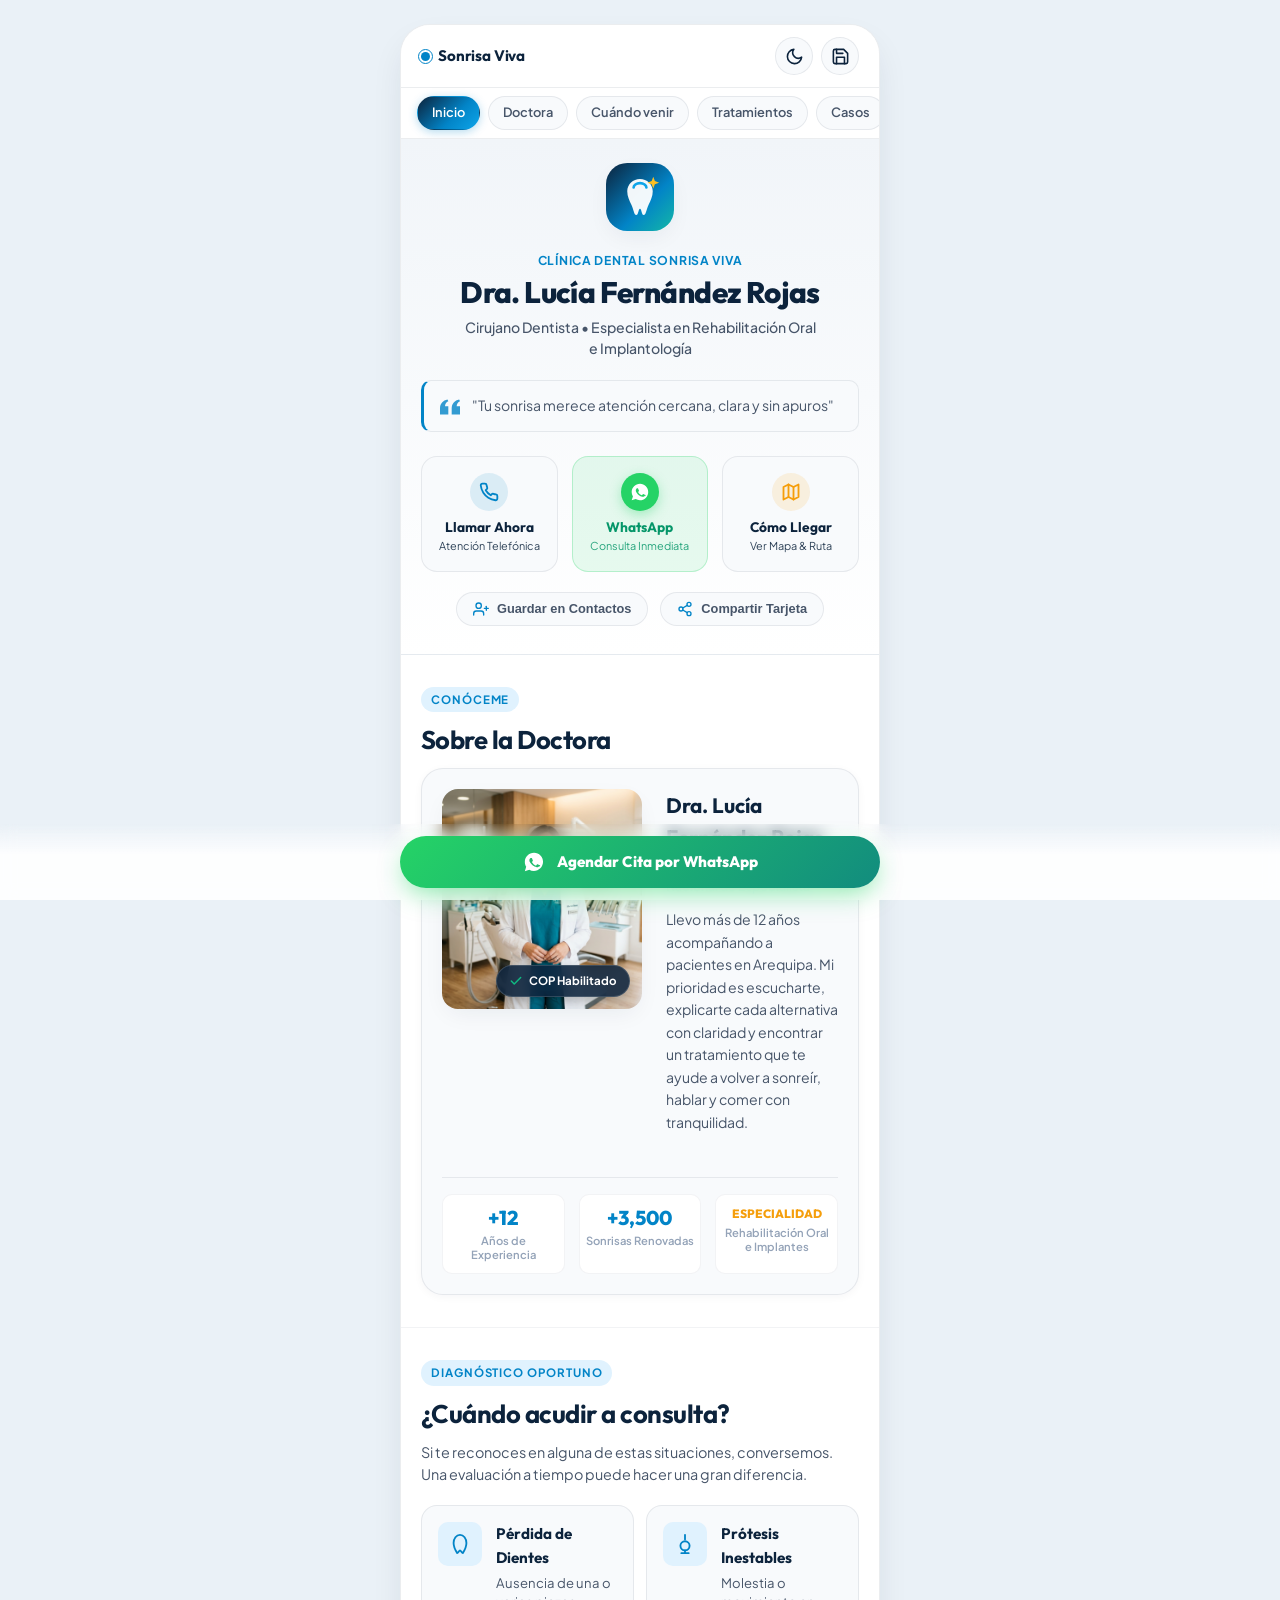
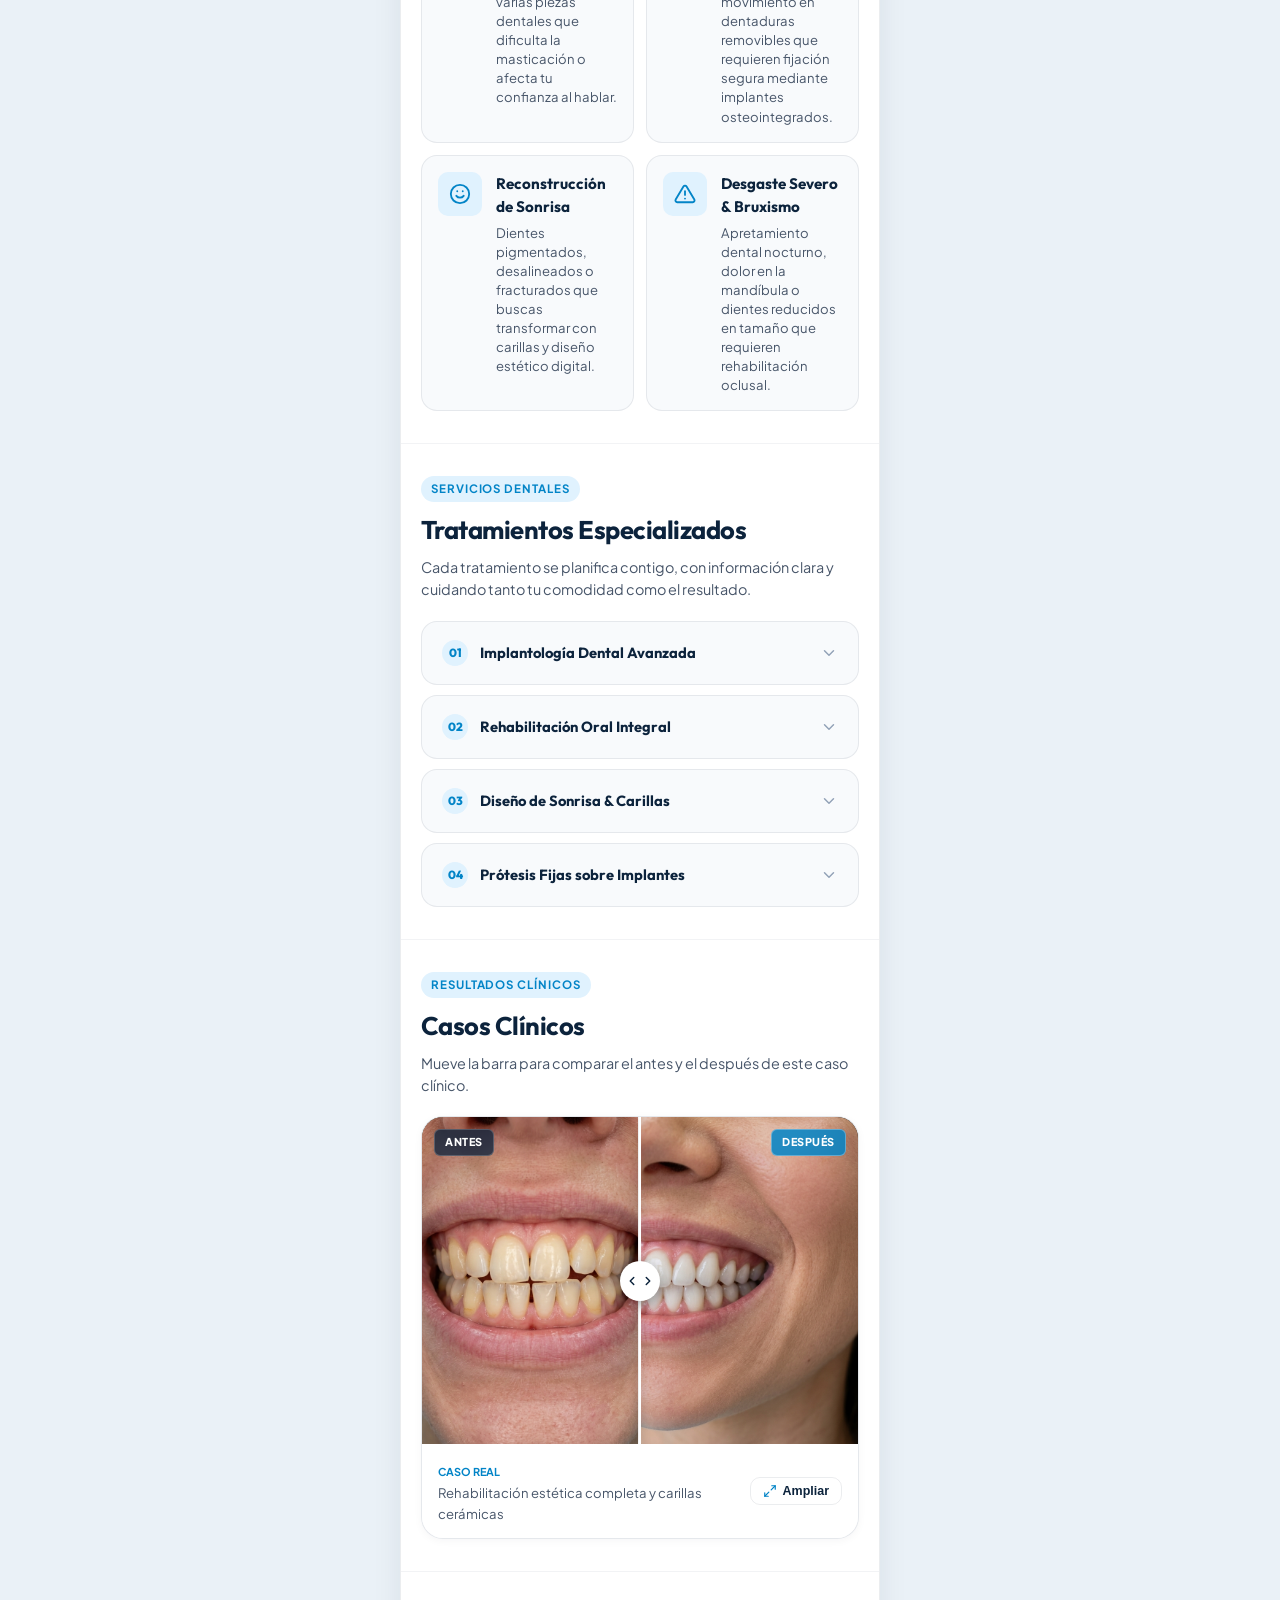
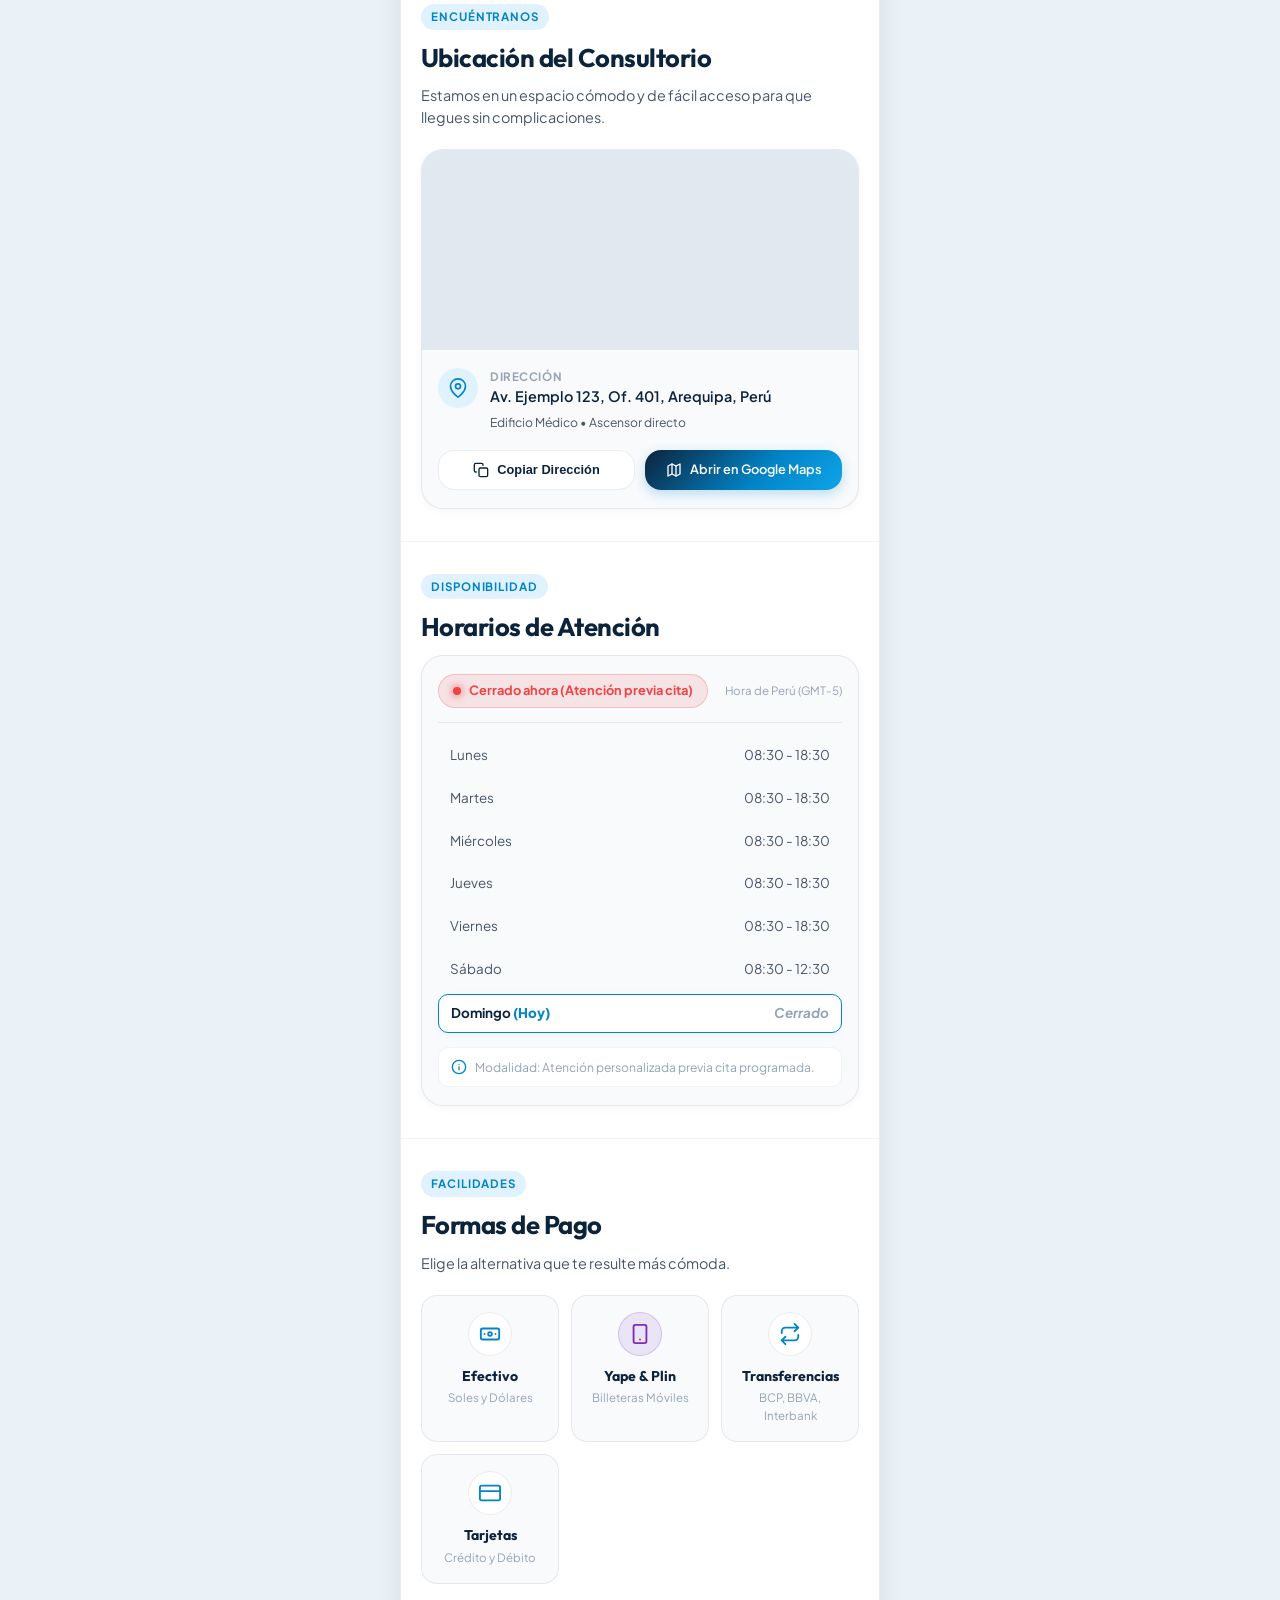
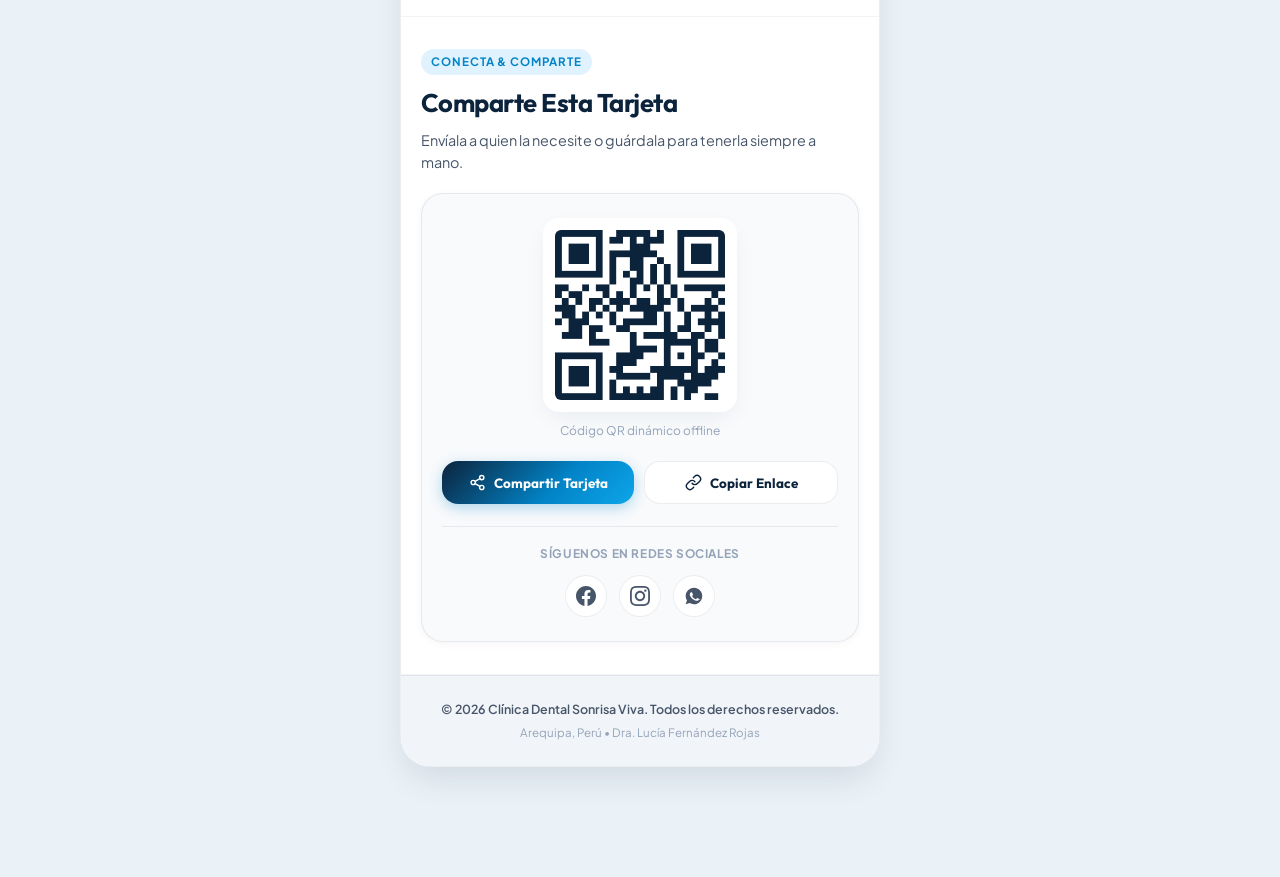
==== commit f62b4311: "Ajustes del Modelo 2" ====
--- a/Modelo 2/index.html
+++ b/Modelo 2/index.html
@@ -117,11 +117,13 @@
             <ul class="nav-pills" id="navPillsList">
                 <li><a href="#hero" class="nav-pill active" data-section="hero">Inicio</a></li>
                 <li><a href="#sobre-mi" class="nav-pill" data-section="sobre-mi">Doctora</a></li>
-                <li><a href="#cuando-acudir" class="nav-pill" data-section="cuando-acudir">¿Cuándo acudir?</a></li>
+                <li><a href="#cuando-acudir" class="nav-pill" data-section="cuando-acudir">Cuándo venir</a></li>
                 <li><a href="#tratamientos" class="nav-pill" data-section="tratamientos">Tratamientos</a></li>
                 <li><a href="#galeria" class="nav-pill" data-section="galeria">Casos</a></li>
                 <li><a href="#ubicacion" class="nav-pill" data-section="ubicacion">Ubicación</a></li>
                 <li><a href="#horarios" class="nav-pill" data-section="horarios">Horarios</a></li>
+                <li><a href="#pagos" class="nav-pill" data-section="pagos">Pagos</a></li>
+                <li><a href="#compartir" class="nav-pill" data-section="compartir">Compartir</a></li>
             </ul>
         </nav>
 
@@ -254,7 +256,7 @@
                         <h3 class="doctor-full-name" id="aboutDoctorName">Dra. Lucía Fernández Rojas</h3>
                         <p class="doctor-reg" id="aboutDoctorReg">COP 14205 • Registro Nacional de Especialista</p>
                         <p class="doctor-description" id="aboutDoctorBio">
-                            Con más de 12 años dedicados a la odontología avanzada en Arequipa, me enfoco en devolver no solo la estética dental, sino la seguridad y bienestar funcional de cada paciente mediante técnicas mínimamente invasivas y tecnología de vanguardia.
+                            Llevo más de 12 años acompañando a pacientes en Arequipa. Mi prioridad es escucharte, explicarte cada alternativa con claridad y encontrar un tratamiento que te ayude a volver a sonreír, hablar y comer con tranquilidad.
                         </p>
                     </div>
 
@@ -284,7 +286,7 @@
                     <span class="section-tag">Diagnóstico Oportuno</span>
                 </div>
                 <h2 id="whenTitle" class="section-title">¿Cuándo acudir a consulta?</h2>
-                <p class="section-subtitle">Si experimentas alguna de estas situaciones, es momento de una evaluación especializada:</p>
+                <p class="section-subtitle">Si te reconoces en alguna de estas situaciones, conversemos. Una evaluación a tiempo puede hacer una gran diferencia.</p>
 
                 <div class="symptoms-grid" id="symptomsGrid">
                     <!-- Tarjeta 1: Pérdida de dientes -->
@@ -357,7 +359,7 @@
                     <span class="section-tag">Servicios Dentales</span>
                 </div>
                 <h2 id="treatmentsTitle" class="section-title">Tratamientos Especializados</h2>
-                <p class="section-subtitle">Procedimientos de alta precisión diseñados para devolverte comodidad y confianza:</p>
+                <p class="section-subtitle">Cada tratamiento se planifica contigo, con información clara y cuidando tanto tu comodidad como el resultado.</p>
 
                 <div class="accordion-container" id="treatmentsAccordion" role="region" aria-label="Lista de tratamientos">
                     <!-- Generado dinámicamente o estructurado accesiblemente con botón y contenido -->
@@ -373,7 +375,7 @@
                         </button>
                         <div class="accordion-panel" id="content-implantes" role="region" aria-labelledby="header-implantes" hidden>
                             <div class="accordion-body">
-                                <p>Sustitución definitiva de raíces dentales mediante implantes de titanio biocompatible de grado médico. Permite colocar coronas fijas de zirconio idénticas al diente natural con alta durabilidad y sin desgastar dientes vecinos.</p>
+                                <p>Una alternativa fija para reemplazar dientes ausentes y volver a comer, hablar y sonreír con seguridad. Evaluamos tu caso paso a paso para proponerte una solución estable y que se vea natural.</p>
                                 <a href="#" class="treatment-cta-btn" data-treatment="Implantología Dental Avanzada">
                                     <svg viewBox="0 0 24 24" fill="currentColor" aria-hidden="true"><path d="M12.031 2C6.495 2 2 6.494 2 12.029c0 1.93.548 3.738 1.498 5.279L2 22l4.838-1.464c1.472.848 3.18 1.343 4.993 1.343 5.535 0 10.029-4.494 10.029-10.029C21.86 6.494 17.566 2 12.031 2z"/></svg>
                                     <span>Consultar por WhatsApp</span>
@@ -394,7 +396,7 @@
                         </button>
                         <div class="accordion-panel" id="content-rehabilitacion" role="region" aria-labelledby="header-rehabilitacion" hidden>
                             <div class="accordion-body">
-                                <p>Reconstrucción global de la mordida para pacientes con pérdidas múltiples o desgaste oclusal severo. Combinamos coronas, prótesis fijas y puentes biomecánicamente optimizados para masticar sin molestias.</p>
+                                <p>Recuperamos la función y el equilibrio de tu mordida cuando hay desgaste o varias piezas comprometidas. El plan se adapta a tus necesidades, tus tiempos y lo que buscas lograr.</p>
                                 <a href="#" class="treatment-cta-btn" data-treatment="Rehabilitación Oral Integral">
                                     <svg viewBox="0 0 24 24" fill="currentColor" aria-hidden="true"><path d="M12.031 2C6.495 2 2 6.494 2 12.029c0 1.93.548 3.738 1.498 5.279L2 22l4.838-1.464c1.472.848 3.18 1.343 4.993 1.343 5.535 0 10.029-4.494 10.029-10.029C21.86 6.494 17.566 2 12.031 2z"/></svg>
                                     <span>Consultar por WhatsApp</span>
@@ -415,7 +417,7 @@
                         </button>
                         <div class="accordion-panel" id="content-estetica" role="region" aria-labelledby="header-estetica" hidden>
                             <div class="accordion-body">
-                                <p>Carillas ultrafinas de porcelana pura o resina de alta estética. Corrección de manchas profundas, diastemas (separaciones) y forma dental con planificación digital personalizada según los rasgos de tu rostro.</p>
+                                <p>Mejoramos color, forma o pequeños espacios respetando tus rasgos y la naturalidad de tu sonrisa. Antes de empezar, revisamos juntos el resultado que esperas.</p>
                                 <a href="#" class="treatment-cta-btn" data-treatment="Diseño de Sonrisa & Carillas">
                                     <svg viewBox="0 0 24 24" fill="currentColor" aria-hidden="true"><path d="M12.031 2C6.495 2 2 6.494 2 12.029c0 1.93.548 3.738 1.498 5.279L2 22l4.838-1.464c1.472.848 3.18 1.343 4.993 1.343 5.535 0 10.029-4.494 10.029-10.029C21.86 6.494 17.566 2 12.031 2z"/></svg>
                                     <span>Consultar por WhatsApp</span>
@@ -436,7 +438,7 @@
                         </button>
                         <div class="accordion-panel" id="content-protesis" role="region" aria-labelledby="header-protesis" hidden>
                             <div class="accordion-body">
-                                <p>Sistemas híbridos y sobredentaduras atornilladas que devuelven arcadas completas con máxima estabilidad. Olvídate de los adhesivos y disfruta de alimentos con total firmeza y naturalidad.</p>
+                                <p>Una opción para recuperar estabilidad cuando una prótesis se mueve o incomoda. Buscamos que puedas disfrutar tus comidas y tu día a día con mayor tranquilidad.</p>
                                 <a href="#" class="treatment-cta-btn" data-treatment="Prótesis Fijas sobre Implantes">
                                     <svg viewBox="0 0 24 24" fill="currentColor" aria-hidden="true"><path d="M12.031 2C6.495 2 2 6.494 2 12.029c0 1.93.548 3.738 1.498 5.279L2 22l4.838-1.464c1.472.848 3.18 1.343 4.993 1.343 5.535 0 10.029-4.494 10.029-10.029C21.86 6.494 17.566 2 12.031 2z"/></svg>
                                     <span>Consultar por WhatsApp</span>
@@ -455,7 +457,7 @@
                     <span class="section-tag">Resultados Clínicos</span>
                 </div>
                 <h2 id="galleryTitle" class="section-title">Casos Clínicos</h2>
-                <p class="section-subtitle">Desliza la barra para ver la transformación real de rehabilitación y estética:</p>
+                <p class="section-subtitle">Mueve la barra para comparar el antes y el después de este caso clínico.</p>
 
                 <!-- Comparador interactivo Antes / Después -->
                 <div class="comparison-card">
@@ -512,7 +514,7 @@
                     <span class="section-tag">Encuéntranos</span>
                 </div>
                 <h2 id="locationTitle" class="section-title">Ubicación del Consultorio</h2>
-                <p class="section-subtitle">Instalaciones modernas con estacionamiento cercano y fácil acceso:</p>
+                <p class="section-subtitle">Estamos en un espacio cómodo y de fácil acceso para que llegues sin complicaciones.</p>
 
                 <div class="location-card">
                     <!-- Mapa Embebido / Vista Interactiva -->
@@ -638,7 +640,7 @@
                     <span class="section-tag">Facilidades</span>
                 </div>
                 <h2 id="paymentTitle" class="section-title">Formas de Pago</h2>
-                <p class="section-subtitle">Opciones seguras y flexibles para tu tranquilidad:</p>
+                <p class="section-subtitle">Elige la alternativa que te resulte más cómoda.</p>
 
                 <div class="payments-grid">
                     <!-- Efectivo -->
@@ -702,7 +704,7 @@
                     <span class="section-tag">Conecta & Comparte</span>
                 </div>
                 <h2 id="shareTitle" class="section-title">Comparte Esta Tarjeta</h2>
-                <p class="section-subtitle">Escanea directamente con la cámara de tu smartphone:</p>
+                <p class="section-subtitle">Envíala a quien la necesite o guárdala para tenerla siempre a mano.</p>
 
                 <div class="share-card">
                     <!-- Contenedor del QR Canvas en JS Puro -->
--- a/Modelo 2/styles.css
+++ b/Modelo 2/styles.css
@@ -256,6 +256,9 @@
     -webkit-backdrop-filter: blur(12px);
     border-bottom: 1px solid var(--border-color);
     overflow-x: auto;
+    overscroll-behavior-x: contain;
+    scroll-snap-type: x proximity;
+    touch-action: pan-x;
     scrollbar-width: none;
     -ms-overflow-style: none;
 }
@@ -266,6 +269,8 @@
 
 .nav-pills {
     display: flex;
+    width: max-content;
+    min-width: 100%;
     list-style: none;
     padding: 8px 16px;
     gap: 8px;
@@ -283,6 +288,7 @@
     background-color: var(--bg-surface);
     border: 1px solid var(--border-color);
     transition: all var(--trans-fast);
+    scroll-snap-align: center;
 }
 
 .nav-pill:hover {
@@ -405,7 +411,7 @@
 .hero-quote {
     background-color: var(--bg-surface);
     border: 1px solid var(--border-color);
-    border-left: 4px solid var(--brand-teal);
+    border-left: 3px solid var(--brand-teal);
     padding: 14px 16px;
     border-radius: var(--radius-sm);
     display: flex;
@@ -425,7 +431,7 @@
 
 .hero-slogan {
     font-size: 0.88rem;
-    font-style: italic;
+    font-style: normal;
     color: var(--text-secondary);
     line-height: 1.45;
 }
@@ -1789,19 +1795,217 @@
 }
 
 /* --------------------------------------------------------------------------
-   20. ANIMACIONES AL SCROLL & PREFERS-REDUCED-MOTION
+   20. RESPONSIVE DESIGN — SISTEMA COMPLETO MULTI-BREAKPOINT
    -------------------------------------------------------------------------- */
-.fade-in-on-scroll {
-    opacity: 0;
-    transform: translateY(18px);
-    transition: opacity 0.5s ease-out, transform 0.5s ease-out;
-}
-
-.fade-in-on-scroll.is-visible {
-    opacity: 1;
-    transform: translateY(0);
-}
-
+
+/* ---- Teléfonos muy pequeños (< 360px) ---- */
+@media (max-width: 359px) {
+    .hero-cta-grid {
+        grid-template-columns: 1fr;
+        gap: 8px;
+    }
+
+    .hero-btn {
+        flex-direction: row;
+        justify-content: flex-start;
+        padding: 12px 14px;
+        text-align: left;
+        gap: 12px;
+    }
+
+    .hero-btn .btn-icon {
+        margin-bottom: 0;
+    }
+
+    .hero-btn .btn-text {
+        text-align: left;
+    }
+
+    .section {
+        padding: 24px 14px;
+    }
+
+    .section-title {
+        font-size: 1.2rem;
+    }
+
+    .hero-title {
+        font-size: 1.3rem;
+    }
+
+    .credibility-grid {
+        grid-template-columns: 1fr;
+        gap: 8px;
+    }
+
+    .hero-utility-row {
+        flex-direction: column;
+        align-items: stretch;
+    }
+
+    .utility-pill {
+        justify-content: center;
+    }
+
+    .nav-pills {
+        padding: 6px 12px;
+        gap: 6px;
+    }
+
+    .nav-pill {
+        font-size: 0.72rem;
+        padding: 5px 10px;
+    }
+
+    .accordion-header {
+        padding: 12px;
+    }
+
+    .payments-grid {
+        grid-template-columns: repeat(2, 1fr);
+    }
+}
+
+/* ---- Teléfonos estándar (360px – 480px) ---- */
+@media (max-width: 480px) {
+    .section {
+        padding: 28px 16px;
+    }
+
+    .section-title {
+        font-size: 1.3rem;
+    }
+
+    .hero-title {
+        font-size: 1.45rem;
+    }
+
+    .hero-cta-grid {
+        gap: 8px;
+    }
+
+    .hero-btn {
+        padding: 12px 6px;
+    }
+
+    .hero-btn .btn-label {
+        font-size: 0.78rem;
+    }
+
+    .hero-btn .btn-sub {
+        font-size: 0.64rem;
+    }
+
+    .accordion-header {
+        padding: 14px;
+    }
+
+    .comparison-container {
+        max-height: 260px;
+    }
+
+    .schedule-card {
+        padding: 16px;
+    }
+
+    .location-card {
+        padding: 0;
+    }
+
+    .payments-grid {
+        grid-template-columns: repeat(2, 1fr);
+    }
+}
+
+/* ---- Landscape en móvil (orientación horizontal) ---- */
+@media (max-height: 500px) and (orientation: landscape) {
+    .hero-cta-grid {
+        grid-template-columns: repeat(3, 1fr);
+    }
+
+    .hero-btn {
+        padding: 10px 6px;
+    }
+
+    .hero-btn .btn-icon {
+        width: 32px;
+        height: 32px;
+    }
+
+    .section {
+        padding: 20px 16px;
+    }
+
+    .fixed-floating-bar {
+        padding: 8px 16px;
+        padding-bottom: max(8px, env(safe-area-inset-bottom));
+    }
+}
+
+/* ---- Tablets / pantallas medianas (520px+) ---- */
+@media (min-width: 520px) {
+    .hero-cta-grid {
+        gap: 12px;
+    }
+
+    .hero-btn {
+        padding: 16px 10px;
+    }
+
+    .hero-btn .btn-label {
+        font-size: 0.86rem;
+    }
+
+    .credibility-grid {
+        gap: 14px;
+    }
+
+    .symptoms-grid {
+        grid-template-columns: 1fr 1fr;
+    }
+
+    .payments-grid {
+        grid-template-columns: repeat(3, 1fr);
+    }
+}
+
+/* ---- Tablets grandes (768px+) ---- */
+@media (min-width: 768px) {
+    .hero-title {
+        font-size: 1.85rem;
+    }
+
+    .section-title {
+        font-size: 1.6rem;
+    }
+
+    .doctor-profile-card {
+        display: grid;
+        grid-template-columns: 200px 1fr;
+        gap: 24px;
+        align-items: start;
+    }
+
+    .doctor-image-container {
+        margin-bottom: 0;
+        aspect-ratio: auto;
+        height: 220px;
+    }
+
+    .credibility-grid {
+        grid-column: 1 / -1;
+    }
+
+    .hero-cta-grid {
+        gap: 14px;
+    }
+
+    .accordion-header {
+        padding: 18px 20px;
+    }
+}
+
+/* ---- Accesibilidad: movimiento reducido ---- */
 @media (prefers-reduced-motion: reduce) {
     *, *::before, *::after {
         animation-duration: 0.01ms !important;
